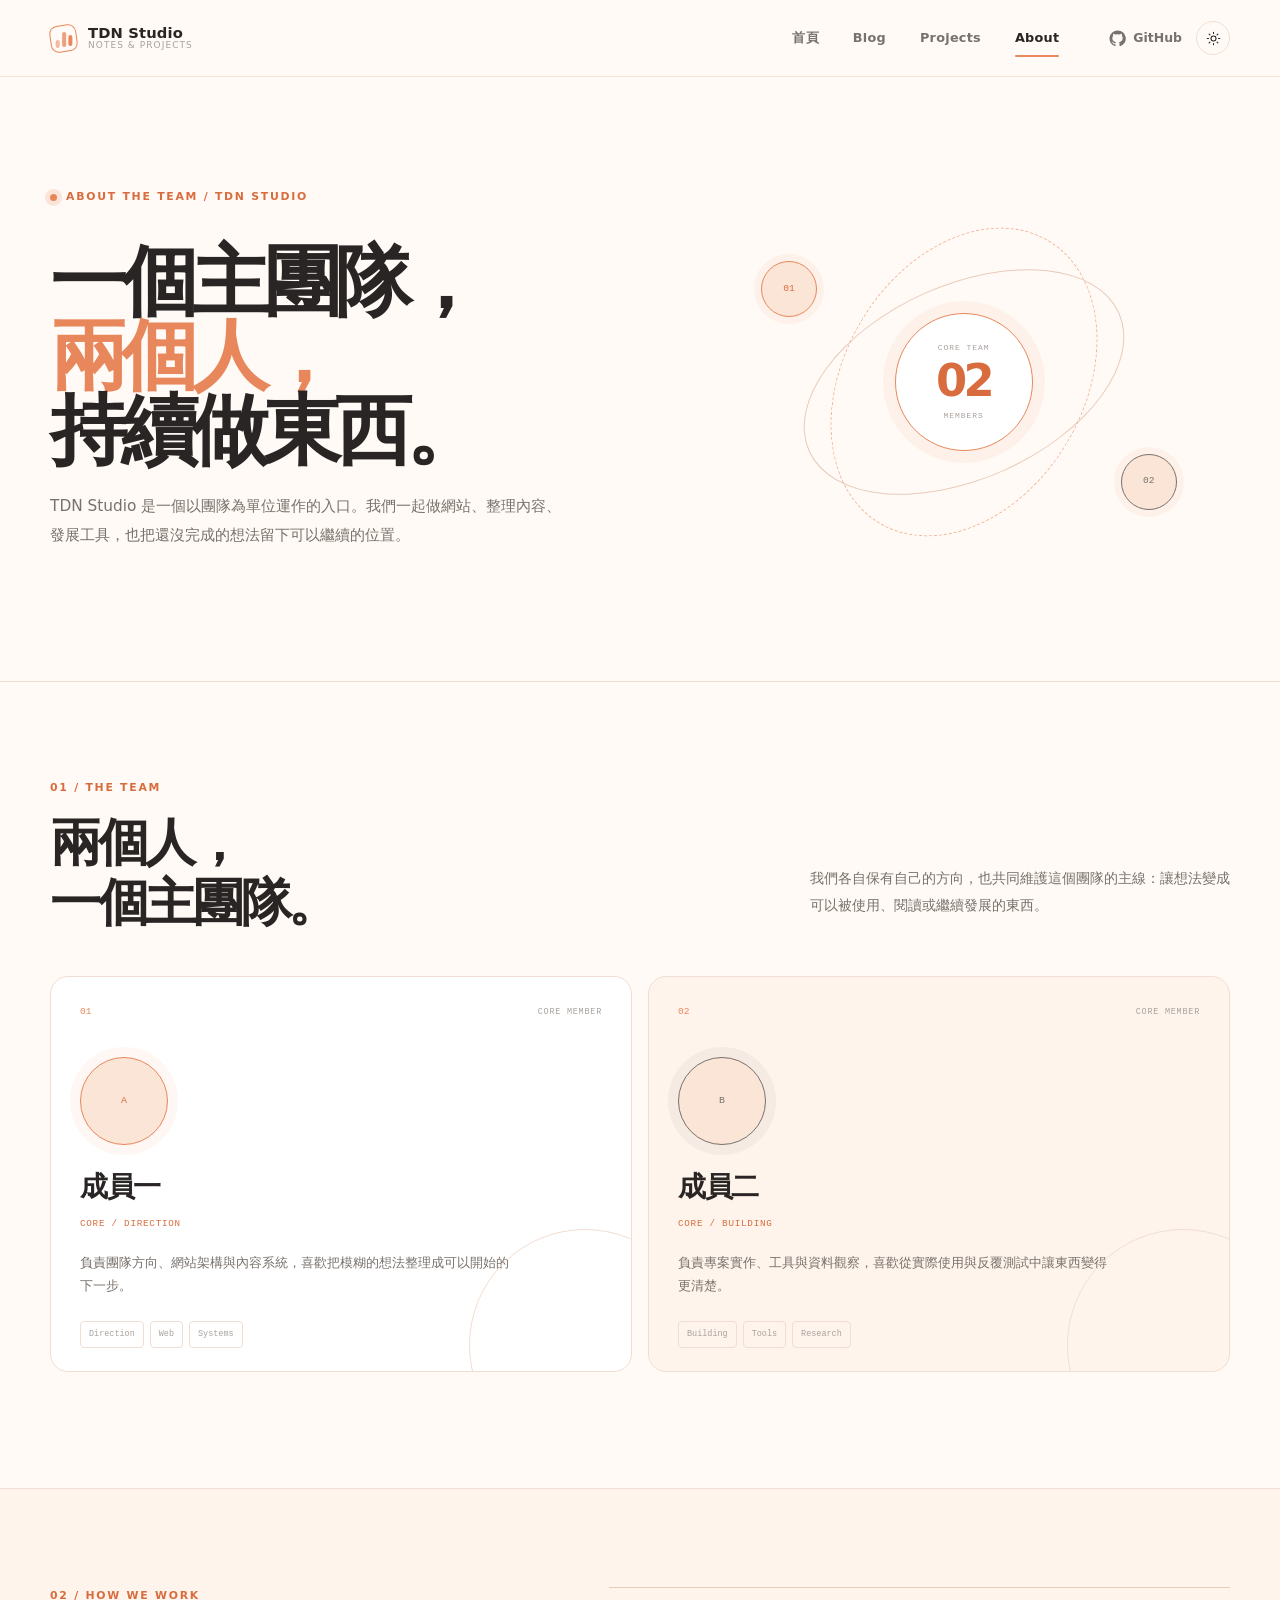
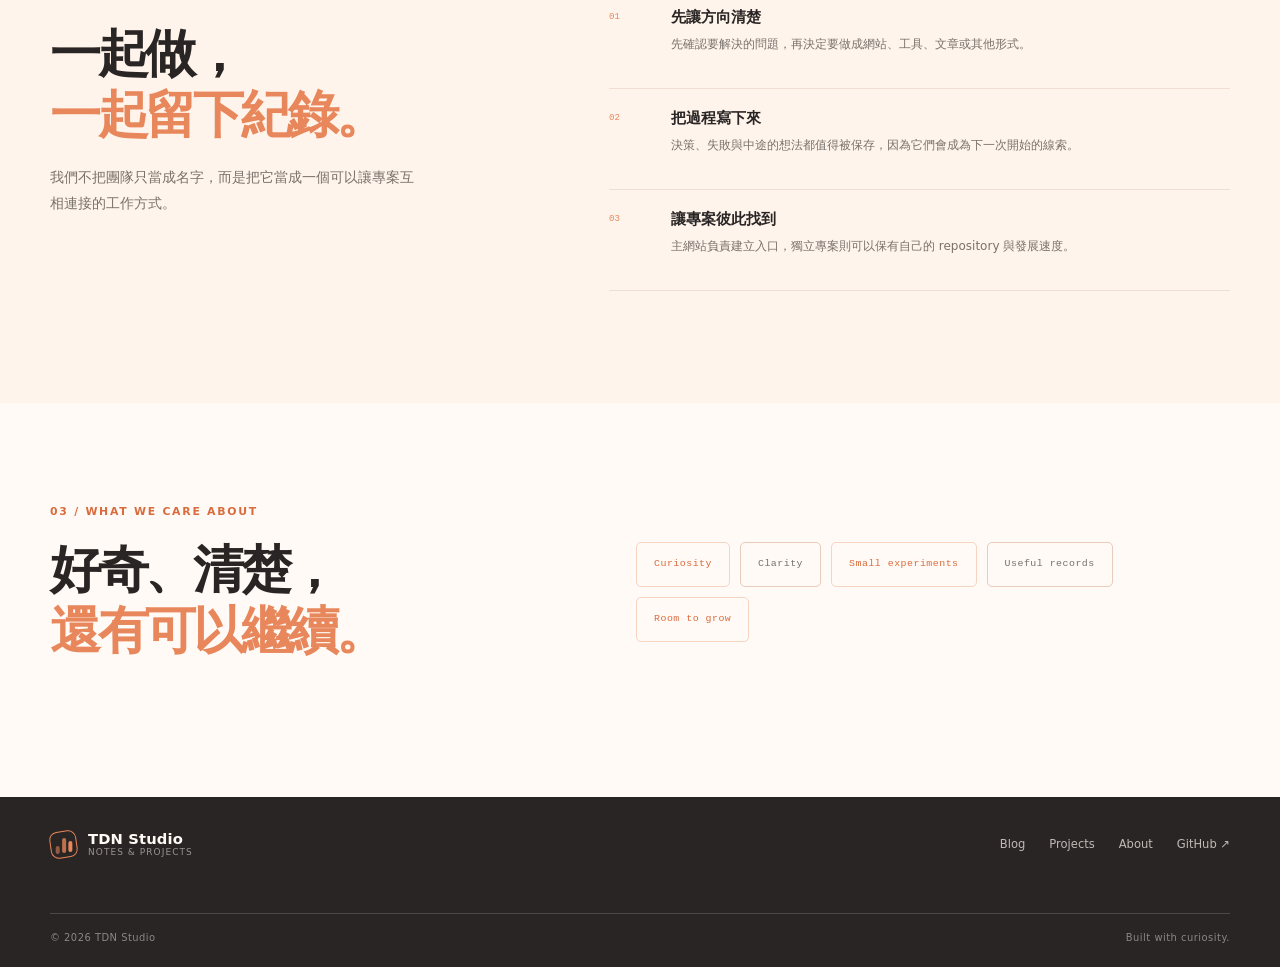
==== about/index.html @ 30cd0d0c "feat: add team about page" ====
<!doctype html>
<html lang="zh-Hant" data-theme="light">
  <head>
    <meta charset="UTF-8" />
    <meta name="viewport" content="width=device-width, initial-scale=1.0" />
    <meta name="theme-color" content="#fffaf5" />
    <meta name="description" content="TDN Studio 是一個由兩位成員組成的主團隊，持續建造網站、工具與內容。" />
    <meta property="og:title" content="About the Team｜TDN Studio" />
    <meta property="og:description" content="一個主團隊，兩個人，持續做東西。" />
    <title>About the Team｜TDN Studio</title>
    <link rel="stylesheet" href="./styles.css" />
    <script>
      (() => {
        const savedTheme = localStorage.getItem('site-theme');
        const preferredTheme = window.matchMedia('(prefers-color-scheme: dark)').matches ? 'dark' : 'light';
        document.documentElement.dataset.theme = savedTheme || preferredTheme;
      })();
    </script>
  </head>
  <body>
    <a class="skip-link" href="#main-content">跳至主要內容</a>
    <header class="site-header"><div class="container header-inner"><a class="brand" href="../index/" aria-label="回到首頁"><span class="brand-mark" aria-hidden="true"><span></span><span></span><span></span></span><span class="brand-copy"><strong>TDN Studio</strong><small>notes &amp; projects</small></span></a><nav class="desktop-nav" aria-label="主要導覽"><a class="nav-link" href="../index/">首頁</a><a class="nav-link" href="../blog/">Blog</a><a class="nav-link" href="../projects/">Projects</a><a class="nav-link active" href="./">About</a></nav><div class="header-actions"><a class="github-link" href="https://github.com/tdnstudiotw" target="_blank" rel="noreferrer" aria-label="開啟 GitHub"><svg viewBox="0 0 24 24" aria-hidden="true"><path d="M12 .7a11.3 11.3 0 0 0-3.58 22.02c.57.1.78-.25.78-.55v-2.1c-3.18.7-3.85-1.35-3.85-1.35-.52-1.32-1.27-1.67-1.27-1.67-1.04-.71.08-.7.08-.7 1.15.08 1.76 1.18 1.76 1.18 1.02 1.75 2.67 1.25 3.32.95.1-.74.4-1.25.72-1.54-2.54-.29-5.2-1.27-5.2-5.66 0-1.25.45-2.27 1.18-3.07-.12-.3-.51-1.46.11-3.03 0 0 .96-.31 3.12 1.17a10.75 10.75 0 0 1 5.68 0c2.16-1.48 3.12-1.17 3.12-1.17.62 1.57.23 2.73.11 3.03.73.8 1.18 1.82 1.18 3.07 0 4.4-2.67 5.37-5.21 5.65.41.36.77 1.07.77 2.16v3.2c0 .3.2.65.79.55A11.3 11.3 0 0 0 12 .7Z" /></svg><span>GitHub</span></a><button class="theme-toggle" type="button" data-theme-toggle aria-label="切換深色模式" aria-pressed="false"><svg class="theme-icon theme-icon-sun" viewBox="0 0 24 24" aria-hidden="true"><circle cx="12" cy="12" r="4" /><path d="M12 2v2M12 20v2M4.93 4.93l1.41 1.41M17.66 17.66l1.41 1.41M2 12h2M20 12h2M4.93 19.07l1.41-1.41M17.66 6.34l1.41-1.41" /></svg><svg class="theme-icon theme-icon-moon" viewBox="0 0 24 24" aria-hidden="true"><path d="M20.4 15.2A8.5 8.5 0 0 1 8.8 3.6 8.5 8.5 0 1 0 20.4 15.2Z" /></svg><span class="sr-only">切換主題</span></button><button class="mobile-menu-toggle" type="button" data-menu-toggle aria-expanded="false" aria-controls="mobile-menu" aria-label="開啟選單"><span></span><span></span><span></span></button></div></div><nav class="mobile-nav" id="mobile-menu" data-mobile-menu aria-label="行動版導覽"><a class="nav-link" href="../index/">首頁</a><a class="nav-link" href="../blog/">Blog</a><a class="nav-link" href="../projects/">Projects</a><a class="nav-link active" href="./">About</a></nav></header>

    <main id="main-content">
      <section class="about-hero"><div class="container about-hero-grid"><div><p class="eyebrow"><span class="eyebrow-dot"></span>ABOUT THE TEAM / TDN STUDIO</p><h1>一個主團隊，<br /><em>兩個人，</em><br />持續做東西。</h1><p class="hero-description">TDN Studio 是一個以團隊為單位運作的入口。我們一起做網站、整理內容、發展工具，也把還沒完成的想法留下可以繼續的位置。</p></div><div class="team-orbit" aria-hidden="true"><div class="orbit-line orbit-line-one"></div><div class="orbit-line orbit-line-two"></div><div class="orbit-person person-one"><span>01</span></div><div class="orbit-person person-two"><span>02</span></div><div class="orbit-center"><small>CORE TEAM</small><strong>02</strong><small>MEMBERS</small></div></div></div></section>
      <section class="team-section"><div class="container"><div class="section-heading"><div><p class="section-kicker">01 / THE TEAM</p><h2>兩個人，<br />一個主團隊。</h2></div><p class="section-intro">我們各自保有自己的方向，也共同維護這個團隊的主線：讓想法變成可以被使用、閱讀或繼續發展的東西。</p></div><div class="member-grid" data-member-list></div></div></section>
      <section class="working-section"><div class="container working-grid"><div><p class="section-kicker">02 / HOW WE WORK</p><h2>一起做，<br /><em>一起留下紀錄。</em></h2><p class="working-intro">我們不把團隊只當成名字，而是把它當成一個可以讓專案互相連接的工作方式。</p></div><div class="working-list"><article><span>01</span><div><h3>先讓方向清楚</h3><p>先確認要解決的問題，再決定要做成網站、工具、文章或其他形式。</p></div></article><article><span>02</span><div><h3>把過程寫下來</h3><p>決策、失敗與中途的想法都值得被保存，因為它們會成為下一次開始的線索。</p></div></article><article><span>03</span><div><h3>讓專案彼此找到</h3><p>主網站負責建立入口，獨立專案則可以保有自己的 repository 與發展速度。</p></div></article></div></div></section>
      <section class="team-values"><div class="container values-layout"><div><p class="section-kicker">03 / WHAT WE CARE ABOUT</p><h2>好奇、清楚，<br /><em>還有可以繼續。</em></h2></div><div class="value-tags"><span>Curiosity</span><span>Clarity</span><span>Small experiments</span><span>Useful records</span><span>Room to grow</span></div></div></section>
    </main>
    <footer class="site-footer"><div class="container footer-top"><a class="brand footer-brand" href="../index/"><span class="brand-mark" aria-hidden="true"><span></span><span></span><span></span></span><span class="brand-copy"><strong>TDN Studio</strong><small>notes &amp; projects</small></span></a><div class="footer-links"><a href="../blog/">Blog</a><a href="../projects/">Projects</a><a href="./">About</a><a href="https://github.com/tdnstudiotw" target="_blank" rel="noreferrer">GitHub ↗</a></div></div><div class="container footer-bottom"><span>© <span data-year>2026</span> TDN Studio</span><span>Built with curiosity.</span></div></footer>
    <script src="./team.js"></script><script src="./script.js"></script>
  </body>
</html>
---- about/styles.css ----
@import url("../index/styles.css");

.about-hero { overflow: hidden; padding: 105px 0 99px; border-bottom: 1px solid var(--line); }
.about-hero-grid { display: grid; grid-template-columns: minmax(0, 1.04fr) minmax(310px, .96fr); align-items: center; gap: 70px; }
.about-hero h1 { margin: 20px 0 24px; font-size: clamp(3rem, 6vw, 5.7rem); line-height: .97; }
.about-hero h1 em { color: var(--accent); font-style: normal; }
.about-hero .hero-description { max-width: 520px; color: var(--text-soft); font-size: .96rem; line-height: 1.9; }
.team-orbit { position: relative; min-height: 365px; }
.orbit-line { position: absolute; top: 50%; left: 50%; border: 1px solid var(--line-strong); border-radius: 50%; transform: translate(-50%, -50%) rotate(-24deg); }
.orbit-line-one { width: 340px; height: 195px; }
.orbit-line-two { width: 240px; height: 330px; border-style: dashed; border-color: var(--accent); opacity: .6; transform: translate(-50%, -50%) rotate(31deg); }
.orbit-center { position: absolute; top: 50%; left: 50%; display: grid; width: 138px; height: 138px; place-content: center; border: 1px solid var(--accent); border-radius: 50%; background: var(--surface); box-shadow: 0 0 0 12px color-mix(in srgb, var(--accent) 8%, transparent); text-align: center; transform: translate(-50%, -50%); }
.orbit-center small { color: var(--text-faint); font-family: ui-monospace, monospace; font-size: .5rem; letter-spacing: .12em; }
.orbit-center strong { margin: 5px 0; color: var(--accent-strong); font-size: 2.8rem; letter-spacing: -.08em; line-height: 1; }
.orbit-person { position: absolute; display: grid; width: 56px; height: 56px; place-items: center; border: 1px solid var(--accent); border-radius: 50%; background: var(--surface-tint); color: var(--accent-strong); font-family: ui-monospace, monospace; font-size: .6rem; box-shadow: 0 0 0 7px color-mix(in srgb, var(--accent) 8%, transparent); }
.person-one { top: 17%; left: 12%; }
.person-two { right: 10%; bottom: 15%; border-color: var(--text-soft); color: var(--text-soft); }
.team-section { padding: 97px 0 116px; }
.team-section .section-heading { align-items: end; margin-bottom: 43px; }
.team-section h2 { margin-top: 15px; font-size: clamp(2.3rem, 4vw, 3.7rem); }
.section-intro { max-width: 420px; color: var(--text-soft); font-size: .88rem; line-height: 1.9; }
.member-grid { display: grid; grid-template-columns: repeat(2, minmax(0, 1fr)); gap: 16px; }
.member-card { position: relative; min-height: 380px; padding: 27px 29px 23px; overflow: hidden; border: 1px solid var(--line); border-radius: var(--radius-md); background: var(--surface); }
.member-card::after { position: absolute; right: -70px; bottom: -90px; width: 230px; height: 230px; border: 1px solid var(--line); border-radius: 50%; content: ''; }
.member-card:hover { border-color: var(--accent); background: var(--surface-tint); }
.member-card.member-two { background: var(--surface-soft); }
.member-card-head { display: flex; align-items: center; justify-content: space-between; }
.member-number { color: var(--accent); font-family: ui-monospace, monospace; font-size: .6rem; }
.member-state { color: var(--text-faint); font-family: ui-monospace, monospace; font-size: .53rem; letter-spacing: .09em; }
.member-avatar { display: grid; width: 88px; height: 88px; margin: 37px 0 25px; place-items: center; border: 1px solid var(--accent); border-radius: 50%; background: var(--surface-tint); color: var(--accent-strong); font-family: ui-monospace, monospace; font-size: .62rem; box-shadow: 0 0 0 10px color-mix(in srgb, var(--accent) 7%, transparent); }
.member-two .member-avatar { border-color: var(--text-soft); color: var(--text-soft); box-shadow: 0 0 0 10px color-mix(in srgb, var(--text-soft) 7%, transparent); }
.member-card h3 { margin-bottom: 4px; font-size: 1.75rem; letter-spacing: -.05em; }
.member-role { color: var(--accent-strong); font-family: ui-monospace, monospace; font-size: .58rem; letter-spacing: .08em; text-transform: uppercase; }
.member-bio { max-width: 430px; margin-top: 17px; color: var(--text-soft); font-size: .8rem; line-height: 1.8; }
.member-skills { display: flex; flex-wrap: wrap; gap: 6px; margin-top: 24px; }
.member-skill { padding: 5px 8px; border: 1px solid var(--line); border-radius: 4px; color: var(--text-faint); font-family: ui-monospace, monospace; font-size: .53rem; }
.working-section { padding: 98px 0 112px; border-top: 1px solid var(--line); background: var(--surface-soft); }
.working-grid { display: grid; grid-template-columns: .85fr 1.15fr; gap: 100px; }
.working-grid h2, .values-layout h2 { margin: 16px 0 21px; font-size: clamp(2.15rem, 4vw, 3.5rem); }
.working-grid h2 em, .values-layout h2 em { color: var(--accent); font-style: normal; }
.working-intro { max-width: 370px; color: var(--text-soft); font-size: .86rem; line-height: 1.85; }
.working-list { border-top: 1px solid var(--line-strong); }
.working-list article { display: grid; grid-template-columns: 47px 1fr; gap: 15px; padding: 21px 0; border-bottom: 1px solid var(--line); }
.working-list article > span { color: var(--accent); font-family: ui-monospace, monospace; font-size: .57rem; }
.working-list h3 { margin-bottom: 7px; font-size: .95rem; }
.working-list p { max-width: 500px; color: var(--text-soft); font-size: .75rem; line-height: 1.75; }
.team-values { padding: 100px 0 116px; }
.values-layout { display: grid; grid-template-columns: .9fr 1.1fr; gap: 100px; align-items: center; }
.value-tags { display: flex; flex-wrap: wrap; gap: 10px; }
.value-tags span { padding: 13px 17px; border: 1px solid var(--line-strong); border-radius: 5px; color: var(--text-soft); font-family: ui-monospace, monospace; font-size: .62rem; letter-spacing: .05em; }
.value-tags span:nth-child(odd) { border-color: var(--accent-soft); color: var(--accent-strong); }

@media (max-width: 800px) {
  .about-hero { padding: 72px 0 63px; }
  .about-hero-grid { grid-template-columns: 1fr; gap: 24px; }
  .team-orbit { min-height: 270px; }
  .orbit-line-one { width: 260px; height: 150px; }
  .orbit-line-two { width: 190px; height: 260px; }
  .orbit-center { width: 110px; height: 110px; }
  .orbit-center strong { font-size: 2.2rem; }
  .team-section { padding: 70px 0 80px; }
  .team-section .section-heading { align-items: start; flex-direction: column; gap: 23px; }
  .member-grid { grid-template-columns: 1fr; }
  .working-grid, .values-layout { grid-template-columns: 1fr; gap: 45px; }
  .working-section, .team-values { padding: 74px 0 83px; }
}
@media (max-width: 580px) {
  .about-hero h1 { font-size: 3.1rem; }
  .member-card { min-height: 345px; padding: 22px 21px 19px; }
  .member-avatar { margin-top: 31px; }
}
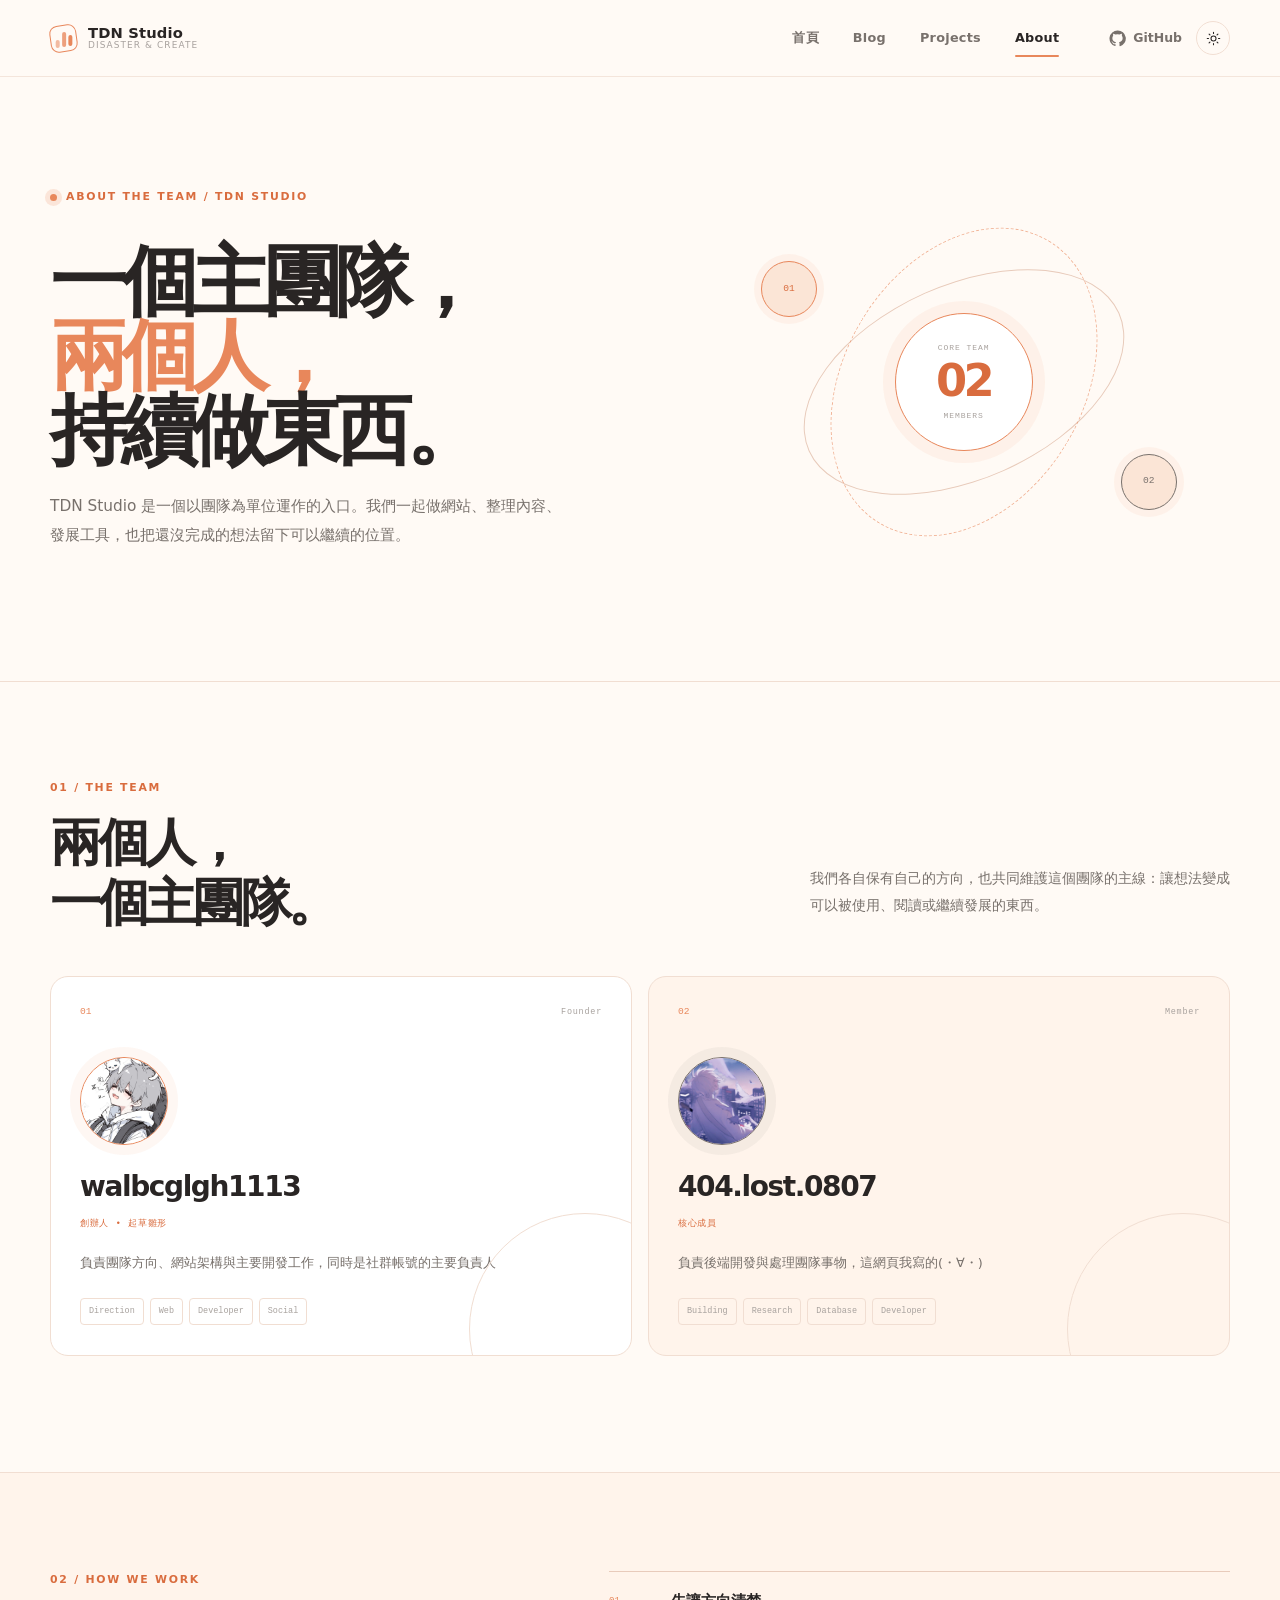
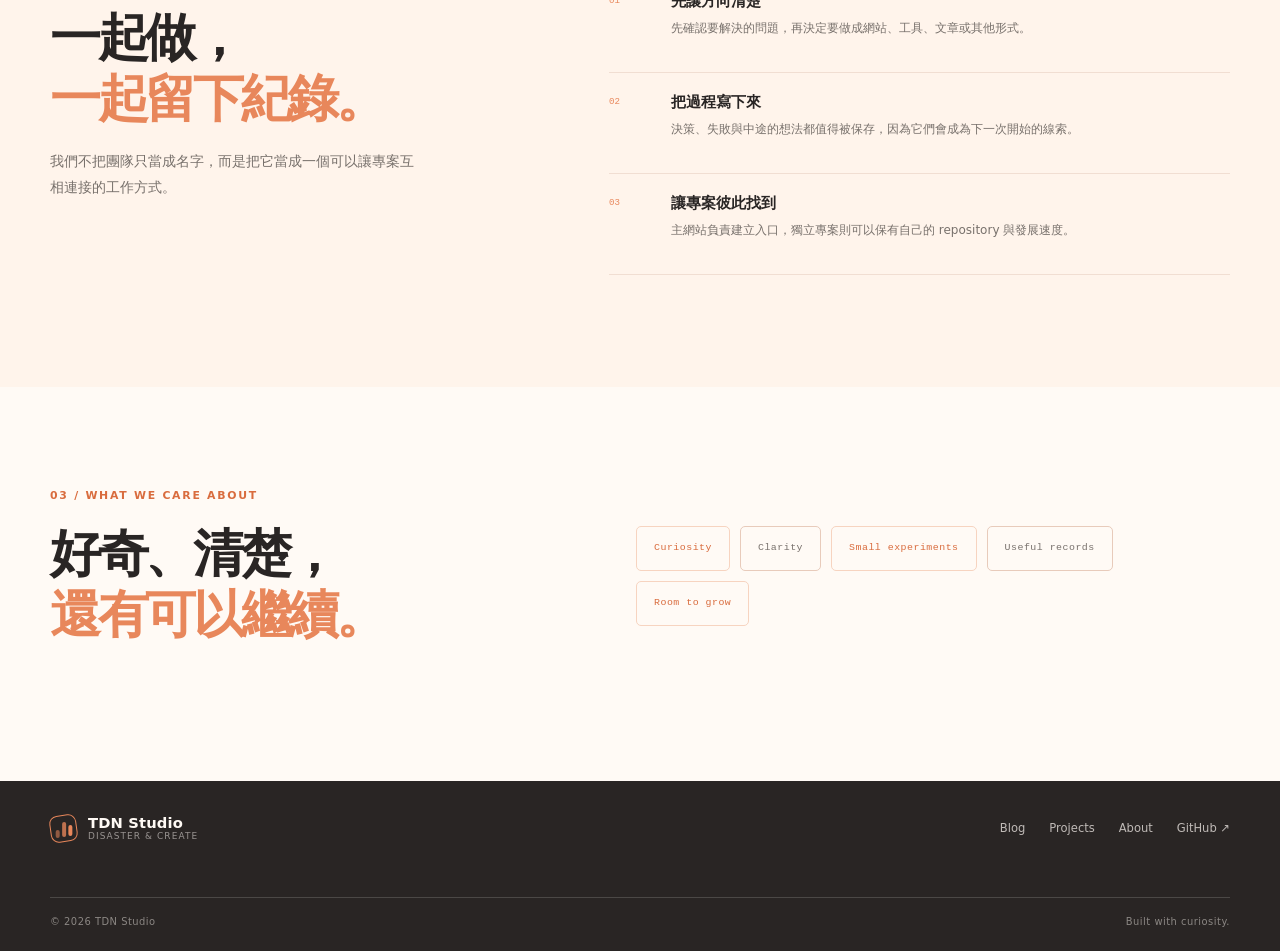
==== commit f8b66a03: "修正了部分錯誤" ====
--- a/about/index.html
+++ b/about/index.html
@@ -8,7 +8,7 @@
     <meta property="og:title" content="About the Team｜TDN Studio" />
     <meta property="og:description" content="一個主團隊，兩個人，持續做東西。" />
     <title>About the Team｜TDN Studio</title>
-    <link rel="stylesheet" href="./styles.css" />
+    <link rel="stylesheet" href="./styles.css?v=1.1" />
     <script>
       (() => {
         const savedTheme = localStorage.getItem('site-theme');
@@ -19,7 +19,7 @@
   </head>
   <body>
     <a class="skip-link" href="#main-content">跳至主要內容</a>
-    <header class="site-header"><div class="container header-inner"><a class="brand" href="../index/" aria-label="回到首頁"><span class="brand-mark" aria-hidden="true"><span></span><span></span><span></span></span><span class="brand-copy"><strong>TDN Studio</strong><small>notes &amp; projects</small></span></a><nav class="desktop-nav" aria-label="主要導覽"><a class="nav-link" href="../index/">首頁</a><a class="nav-link" href="../blog/">Blog</a><a class="nav-link" href="../projects/">Projects</a><a class="nav-link active" href="./">About</a></nav><div class="header-actions"><a class="github-link" href="https://github.com/tdnstudiotw" target="_blank" rel="noreferrer" aria-label="開啟 GitHub"><svg viewBox="0 0 24 24" aria-hidden="true"><path d="M12 .7a11.3 11.3 0 0 0-3.58 22.02c.57.1.78-.25.78-.55v-2.1c-3.18.7-3.85-1.35-3.85-1.35-.52-1.32-1.27-1.67-1.27-1.67-1.04-.71.08-.7.08-.7 1.15.08 1.76 1.18 1.76 1.18 1.02 1.75 2.67 1.25 3.32.95.1-.74.4-1.25.72-1.54-2.54-.29-5.2-1.27-5.2-5.66 0-1.25.45-2.27 1.18-3.07-.12-.3-.51-1.46.11-3.03 0 0 .96-.31 3.12 1.17a10.75 10.75 0 0 1 5.68 0c2.16-1.48 3.12-1.17 3.12-1.17.62 1.57.23 2.73.11 3.03.73.8 1.18 1.82 1.18 3.07 0 4.4-2.67 5.37-5.21 5.65.41.36.77 1.07.77 2.16v3.2c0 .3.2.65.79.55A11.3 11.3 0 0 0 12 .7Z" /></svg><span>GitHub</span></a><button class="theme-toggle" type="button" data-theme-toggle aria-label="切換深色模式" aria-pressed="false"><svg class="theme-icon theme-icon-sun" viewBox="0 0 24 24" aria-hidden="true"><circle cx="12" cy="12" r="4" /><path d="M12 2v2M12 20v2M4.93 4.93l1.41 1.41M17.66 17.66l1.41 1.41M2 12h2M20 12h2M4.93 19.07l1.41-1.41M17.66 6.34l1.41-1.41" /></svg><svg class="theme-icon theme-icon-moon" viewBox="0 0 24 24" aria-hidden="true"><path d="M20.4 15.2A8.5 8.5 0 0 1 8.8 3.6 8.5 8.5 0 1 0 20.4 15.2Z" /></svg><span class="sr-only">切換主題</span></button><button class="mobile-menu-toggle" type="button" data-menu-toggle aria-expanded="false" aria-controls="mobile-menu" aria-label="開啟選單"><span></span><span></span><span></span></button></div></div><nav class="mobile-nav" id="mobile-menu" data-mobile-menu aria-label="行動版導覽"><a class="nav-link" href="../index/">首頁</a><a class="nav-link" href="../blog/">Blog</a><a class="nav-link" href="../projects/">Projects</a><a class="nav-link active" href="./">About</a></nav></header>
+    <header class="site-header"><div class="container header-inner"><a class="brand" href="../index/" aria-label="回到首頁"><span class="brand-mark" aria-hidden="true"><span></span><span></span><span></span></span><span class="brand-copy"><strong>TDN Studio</strong><small>disaster &amp; create</small></span></a><nav class="desktop-nav" aria-label="主要導覽"><a class="nav-link" href="../index/">首頁</a><a class="nav-link" href="../blog/">Blog</a><a class="nav-link" href="../projects/">Projects</a><a class="nav-link active" href="./">About</a></nav><div class="header-actions"><a class="github-link" href="https://github.com/tdnstudiotw" target="_blank" rel="noreferrer" aria-label="開啟 GitHub"><svg viewBox="0 0 24 24" aria-hidden="true"><path d="M12 .7a11.3 11.3 0 0 0-3.58 22.02c.57.1.78-.25.78-.55v-2.1c-3.18.7-3.85-1.35-3.85-1.35-.52-1.32-1.27-1.67-1.27-1.67-1.04-.71.08-.7.08-.7 1.15.08 1.76 1.18 1.76 1.18 1.02 1.75 2.67 1.25 3.32.95.1-.74.4-1.25.72-1.54-2.54-.29-5.2-1.27-5.2-5.66 0-1.25.45-2.27 1.18-3.07-.12-.3-.51-1.46.11-3.03 0 0 .96-.31 3.12 1.17a10.75 10.75 0 0 1 5.68 0c2.16-1.48 3.12-1.17 3.12-1.17.62 1.57.23 2.73.11 3.03.73.8 1.18 1.82 1.18 3.07 0 4.4-2.67 5.37-5.21 5.65.41.36.77 1.07.77 2.16v3.2c0 .3.2.65.79.55A11.3 11.3 0 0 0 12 .7Z" /></svg><span>GitHub</span></a><button class="theme-toggle" type="button" data-theme-toggle aria-label="切換深色模式" aria-pressed="false"><svg class="theme-icon theme-icon-sun" viewBox="0 0 24 24" aria-hidden="true"><circle cx="12" cy="12" r="4" /><path d="M12 2v2M12 20v2M4.93 4.93l1.41 1.41M17.66 17.66l1.41 1.41M2 12h2M20 12h2M4.93 19.07l1.41-1.41M17.66 6.34l1.41-1.41" /></svg><svg class="theme-icon theme-icon-moon" viewBox="0 0 24 24" aria-hidden="true"><path d="M20.4 15.2A8.5 8.5 0 0 1 8.8 3.6 8.5 8.5 0 1 0 20.4 15.2Z" /></svg><span class="sr-only">切換主題</span></button><button class="mobile-menu-toggle" type="button" data-menu-toggle aria-expanded="false" aria-controls="mobile-menu" aria-label="開啟選單"><span></span><span></span><span></span></button></div></div><nav class="mobile-nav" id="mobile-menu" data-mobile-menu aria-label="行動版導覽"><a class="nav-link" href="../index/">首頁</a><a class="nav-link" href="../blog/">Blog</a><a class="nav-link" href="../projects/">Projects</a><a class="nav-link active" href="./">About</a></nav></header>
 
     <main id="main-content">
       <section class="about-hero"><div class="container about-hero-grid"><div><p class="eyebrow"><span class="eyebrow-dot"></span>ABOUT THE TEAM / TDN STUDIO</p><h1>一個主團隊，<br /><em>兩個人，</em><br />持續做東西。</h1><p class="hero-description">TDN Studio 是一個以團隊為單位運作的入口。我們一起做網站、整理內容、發展工具，也把還沒完成的想法留下可以繼續的位置。</p></div><div class="team-orbit" aria-hidden="true"><div class="orbit-line orbit-line-one"></div><div class="orbit-line orbit-line-two"></div><div class="orbit-person person-one"><span>01</span></div><div class="orbit-person person-two"><span>02</span></div><div class="orbit-center"><small>CORE TEAM</small><strong>02</strong><small>MEMBERS</small></div></div></div></section>
@@ -27,7 +27,7 @@
       <section class="working-section"><div class="container working-grid"><div><p class="section-kicker">02 / HOW WE WORK</p><h2>一起做，<br /><em>一起留下紀錄。</em></h2><p class="working-intro">我們不把團隊只當成名字，而是把它當成一個可以讓專案互相連接的工作方式。</p></div><div class="working-list"><article><span>01</span><div><h3>先讓方向清楚</h3><p>先確認要解決的問題，再決定要做成網站、工具、文章或其他形式。</p></div></article><article><span>02</span><div><h3>把過程寫下來</h3><p>決策、失敗與中途的想法都值得被保存，因為它們會成為下一次開始的線索。</p></div></article><article><span>03</span><div><h3>讓專案彼此找到</h3><p>主網站負責建立入口，獨立專案則可以保有自己的 repository 與發展速度。</p></div></article></div></div></section>
       <section class="team-values"><div class="container values-layout"><div><p class="section-kicker">03 / WHAT WE CARE ABOUT</p><h2>好奇、清楚，<br /><em>還有可以繼續。</em></h2></div><div class="value-tags"><span>Curiosity</span><span>Clarity</span><span>Small experiments</span><span>Useful records</span><span>Room to grow</span></div></div></section>
     </main>
-    <footer class="site-footer"><div class="container footer-top"><a class="brand footer-brand" href="../index/"><span class="brand-mark" aria-hidden="true"><span></span><span></span><span></span></span><span class="brand-copy"><strong>TDN Studio</strong><small>notes &amp; projects</small></span></a><div class="footer-links"><a href="../blog/">Blog</a><a href="../projects/">Projects</a><a href="./">About</a><a href="https://github.com/tdnstudiotw" target="_blank" rel="noreferrer">GitHub ↗</a></div></div><div class="container footer-bottom"><span>© <span data-year>2026</span> TDN Studio</span><span>Built with curiosity.</span></div></footer>
+    <footer class="site-footer"><div class="container footer-top"><a class="brand footer-brand" href="../index/"><span class="brand-mark" aria-hidden="true"><span></span><span></span><span></span></span><span class="brand-copy"><strong>TDN Studio</strong><small>disaster &amp; create</small></span></a><div class="footer-links"><a href="../blog/">Blog</a><a href="../projects/">Projects</a><a href="./">About</a><a href="https://github.com/tdnstudiotw" target="_blank" rel="noreferrer">GitHub ↗</a></div></div><div class="container footer-bottom"><span>© <span data-year>2026</span> TDN Studio</span><span>Built with curiosity.</span></div></footer>
     <script src="./team.js"></script><script src="./script.js"></script>
   </body>
 </html>
--- a/about/styles.css
+++ b/about/styles.css
@@ -29,6 +29,7 @@
 .member-state { color: var(--text-faint); font-family: ui-monospace, monospace; font-size: .53rem; letter-spacing: .09em; }
 .member-avatar { display: grid; width: 88px; height: 88px; margin: 37px 0 25px; place-items: center; border: 1px solid var(--accent); border-radius: 50%; background: var(--surface-tint); color: var(--accent-strong); font-family: ui-monospace, monospace; font-size: .62rem; box-shadow: 0 0 0 10px color-mix(in srgb, var(--accent) 7%, transparent); }
 .member-two .member-avatar { border-color: var(--text-soft); color: var(--text-soft); box-shadow: 0 0 0 10px color-mix(in srgb, var(--text-soft) 7%, transparent); }
+.member-avatar img { width: 100%; height: 100%; object-fit: cover; border-radius: 50%; }
 .member-card h3 { margin-bottom: 4px; font-size: 1.75rem; letter-spacing: -.05em; }
 .member-role { color: var(--accent-strong); font-family: ui-monospace, monospace; font-size: .58rem; letter-spacing: .08em; text-transform: uppercase; }
 .member-bio { max-width: 430px; margin-top: 17px; color: var(--text-soft); font-size: .8rem; line-height: 1.8; }
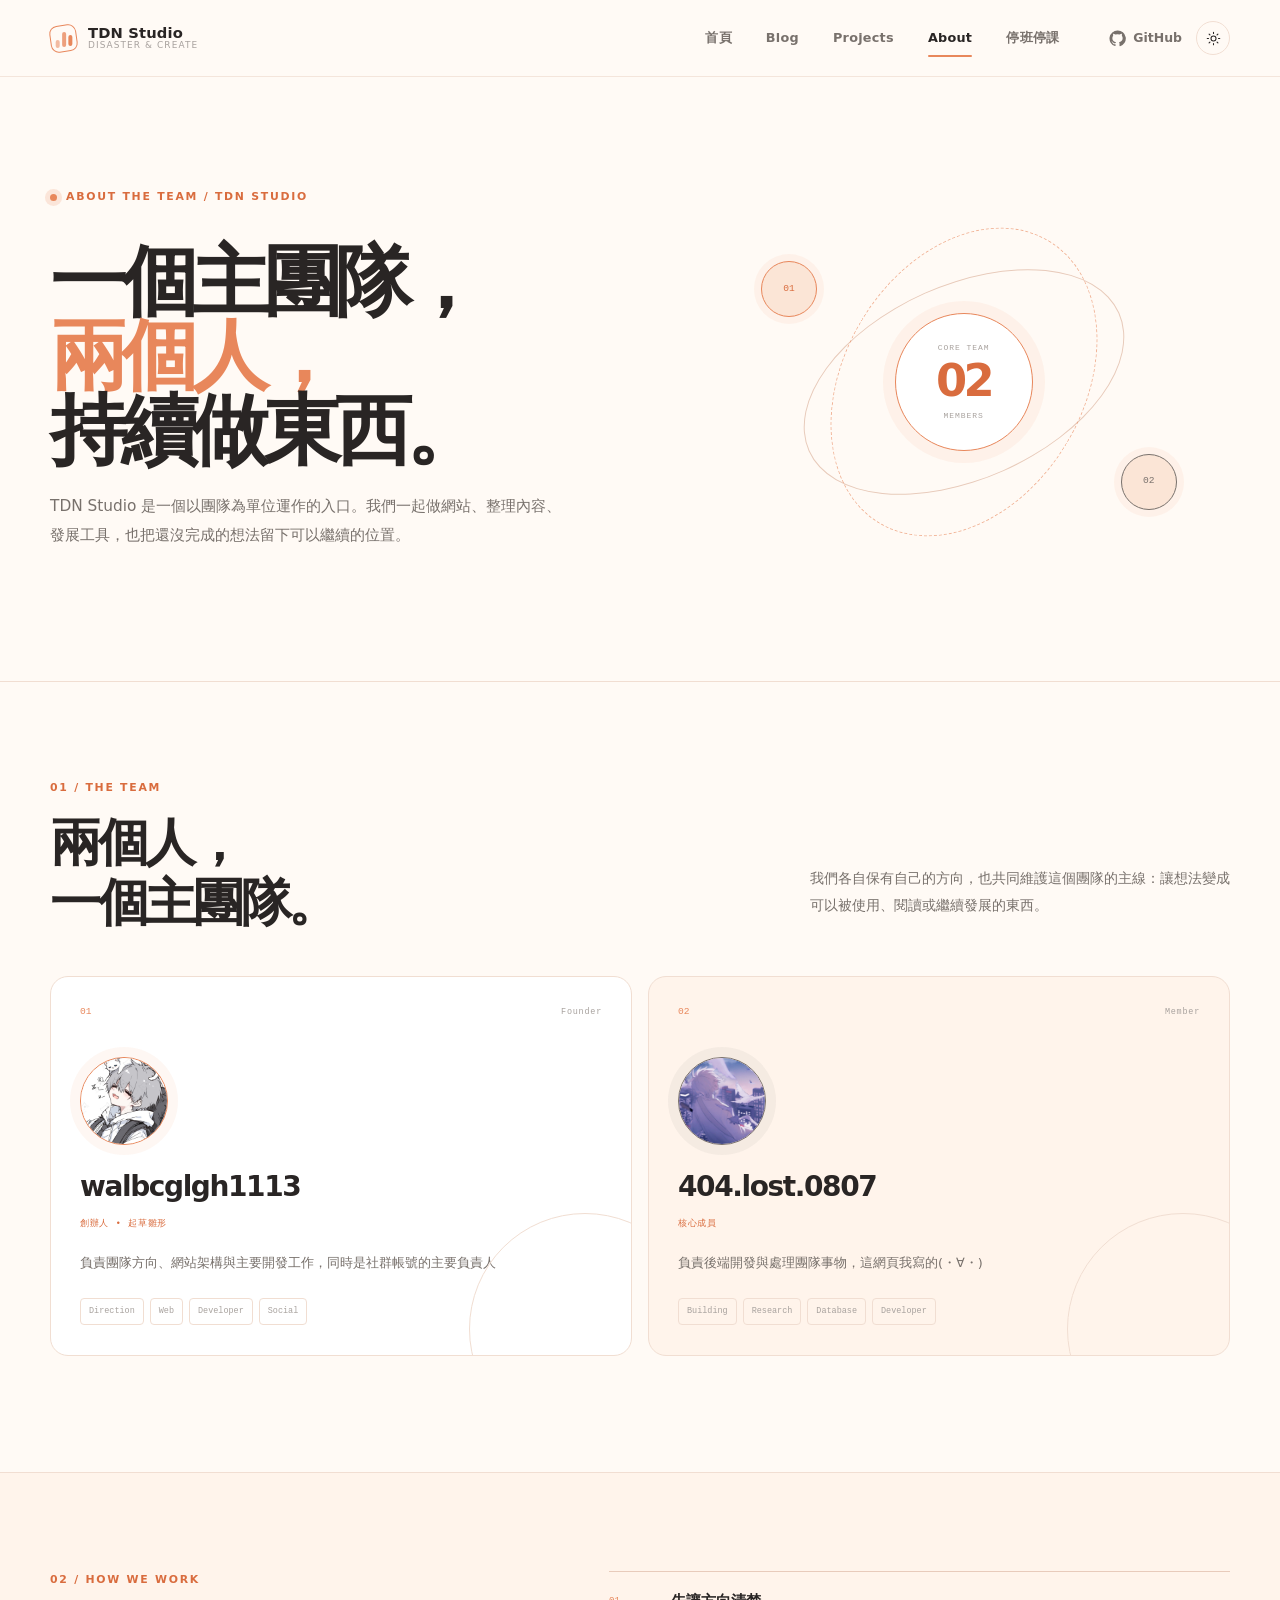
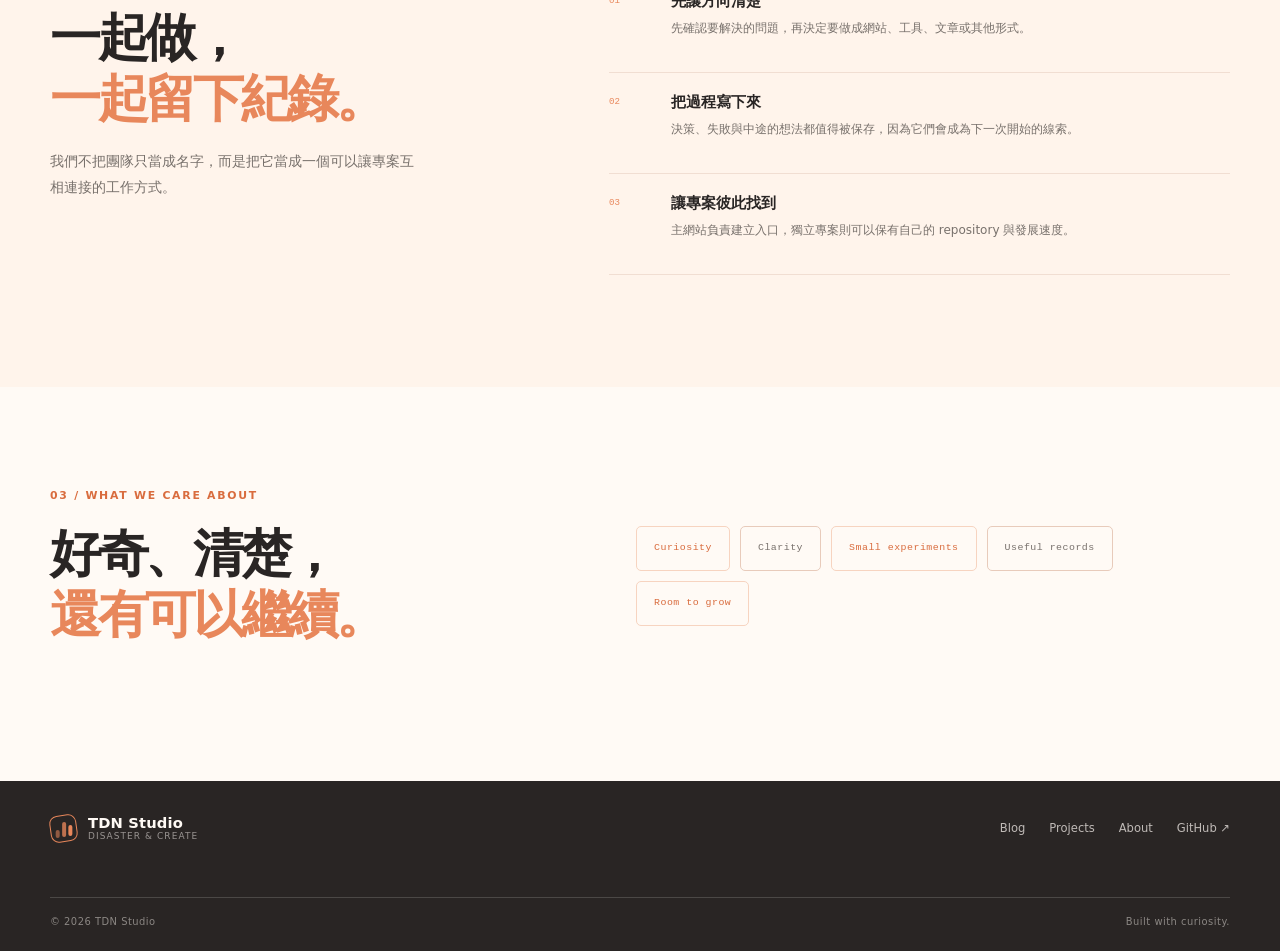
==== commit 299347ab: "新增停班停課頁面" ====
--- a/about/index.html
+++ b/about/index.html
@@ -19,7 +19,7 @@
   </head>
   <body>
     <a class="skip-link" href="#main-content">跳至主要內容</a>
-    <header class="site-header"><div class="container header-inner"><a class="brand" href="../index/" aria-label="回到首頁"><span class="brand-mark" aria-hidden="true"><span></span><span></span><span></span></span><span class="brand-copy"><strong>TDN Studio</strong><small>disaster &amp; create</small></span></a><nav class="desktop-nav" aria-label="主要導覽"><a class="nav-link" href="../index/">首頁</a><a class="nav-link" href="../blog/">Blog</a><a class="nav-link" href="../projects/">Projects</a><a class="nav-link active" href="./">About</a></nav><div class="header-actions"><a class="github-link" href="https://github.com/tdnstudiotw" target="_blank" rel="noreferrer" aria-label="開啟 GitHub"><svg viewBox="0 0 24 24" aria-hidden="true"><path d="M12 .7a11.3 11.3 0 0 0-3.58 22.02c.57.1.78-.25.78-.55v-2.1c-3.18.7-3.85-1.35-3.85-1.35-.52-1.32-1.27-1.67-1.27-1.67-1.04-.71.08-.7.08-.7 1.15.08 1.76 1.18 1.76 1.18 1.02 1.75 2.67 1.25 3.32.95.1-.74.4-1.25.72-1.54-2.54-.29-5.2-1.27-5.2-5.66 0-1.25.45-2.27 1.18-3.07-.12-.3-.51-1.46.11-3.03 0 0 .96-.31 3.12 1.17a10.75 10.75 0 0 1 5.68 0c2.16-1.48 3.12-1.17 3.12-1.17.62 1.57.23 2.73.11 3.03.73.8 1.18 1.82 1.18 3.07 0 4.4-2.67 5.37-5.21 5.65.41.36.77 1.07.77 2.16v3.2c0 .3.2.65.79.55A11.3 11.3 0 0 0 12 .7Z" /></svg><span>GitHub</span></a><button class="theme-toggle" type="button" data-theme-toggle aria-label="切換深色模式" aria-pressed="false"><svg class="theme-icon theme-icon-sun" viewBox="0 0 24 24" aria-hidden="true"><circle cx="12" cy="12" r="4" /><path d="M12 2v2M12 20v2M4.93 4.93l1.41 1.41M17.66 17.66l1.41 1.41M2 12h2M20 12h2M4.93 19.07l1.41-1.41M17.66 6.34l1.41-1.41" /></svg><svg class="theme-icon theme-icon-moon" viewBox="0 0 24 24" aria-hidden="true"><path d="M20.4 15.2A8.5 8.5 0 0 1 8.8 3.6 8.5 8.5 0 1 0 20.4 15.2Z" /></svg><span class="sr-only">切換主題</span></button><button class="mobile-menu-toggle" type="button" data-menu-toggle aria-expanded="false" aria-controls="mobile-menu" aria-label="開啟選單"><span></span><span></span><span></span></button></div></div><nav class="mobile-nav" id="mobile-menu" data-mobile-menu aria-label="行動版導覽"><a class="nav-link" href="../index/">首頁</a><a class="nav-link" href="../blog/">Blog</a><a class="nav-link" href="../projects/">Projects</a><a class="nav-link active" href="./">About</a></nav></header>
+    <header class="site-header"><div class="container header-inner"><a class="brand" href="../index/" aria-label="回到首頁"><span class="brand-mark" aria-hidden="true"><span></span><span></span><span></span></span><span class="brand-copy"><strong>TDN Studio</strong><small>disaster &amp; create</small></span></a><nav class="desktop-nav" aria-label="主要導覽"><a class="nav-link" href="../index/">首頁</a><a class="nav-link" href="../blog/">Blog</a><a class="nav-link" href="../projects/">Projects</a><a class="nav-link active" href="./">About</a><a class="nav-link" href="../suspension/">停班停課</a></nav><div class="header-actions"><a class="github-link" href="https://github.com/tdnstudiotw" target="_blank" rel="noreferrer" aria-label="開啟 GitHub"><svg viewBox="0 0 24 24" aria-hidden="true"><path d="M12 .7a11.3 11.3 0 0 0-3.58 22.02c.57.1.78-.25.78-.55v-2.1c-3.18.7-3.85-1.35-3.85-1.35-.52-1.32-1.27-1.67-1.27-1.67-1.04-.71.08-.7.08-.7 1.15.08 1.76 1.18 1.76 1.18 1.02 1.75 2.67 1.25 3.32.95.1-.74.4-1.25.72-1.54-2.54-.29-5.2-1.27-5.2-5.66 0-1.25.45-2.27 1.18-3.07-.12-.3-.51-1.46.11-3.03 0 0 .96-.31 3.12 1.17a10.75 10.75 0 0 1 5.68 0c2.16-1.48 3.12-1.17 3.12-1.17.62 1.57.23 2.73.11 3.03.73.8 1.18 1.82 1.18 3.07 0 4.4-2.67 5.37-5.21 5.65.41.36.77 1.07.77 2.16v3.2c0 .3.2.65.79.55A11.3 11.3 0 0 0 12 .7Z" /></svg><span>GitHub</span></a><button class="theme-toggle" type="button" data-theme-toggle aria-label="切換深色模式" aria-pressed="false"><svg class="theme-icon theme-icon-sun" viewBox="0 0 24 24" aria-hidden="true"><circle cx="12" cy="12" r="4" /><path d="M12 2v2M12 20v2M4.93 4.93l1.41 1.41M17.66 17.66l1.41 1.41M2 12h2M20 12h2M4.93 19.07l1.41-1.41M17.66 6.34l1.41-1.41" /></svg><svg class="theme-icon theme-icon-moon" viewBox="0 0 24 24" aria-hidden="true"><path d="M20.4 15.2A8.5 8.5 0 0 1 8.8 3.6 8.5 8.5 0 1 0 20.4 15.2Z" /></svg><span class="sr-only">切換主題</span></button><button class="mobile-menu-toggle" type="button" data-menu-toggle aria-expanded="false" aria-controls="mobile-menu" aria-label="開啟選單"><span></span><span></span><span></span></button></div></div><nav class="mobile-nav" id="mobile-menu" data-mobile-menu aria-label="行動版導覽"><a class="nav-link" href="../index/">首頁</a><a class="nav-link" href="../blog/">Blog</a><a class="nav-link" href="../projects/">Projects</a><a class="nav-link active" href="./">About</a><a class="nav-link" href="../suspension/">停班停課</a></nav></header>
 
     <main id="main-content">
       <section class="about-hero"><div class="container about-hero-grid"><div><p class="eyebrow"><span class="eyebrow-dot"></span>ABOUT THE TEAM / TDN STUDIO</p><h1>一個主團隊，<br /><em>兩個人，</em><br />持續做東西。</h1><p class="hero-description">TDN Studio 是一個以團隊為單位運作的入口。我們一起做網站、整理內容、發展工具，也把還沒完成的想法留下可以繼續的位置。</p></div><div class="team-orbit" aria-hidden="true"><div class="orbit-line orbit-line-one"></div><div class="orbit-line orbit-line-two"></div><div class="orbit-person person-one"><span>01</span></div><div class="orbit-person person-two"><span>02</span></div><div class="orbit-center"><small>CORE TEAM</small><strong>02</strong><small>MEMBERS</small></div></div></div></section>
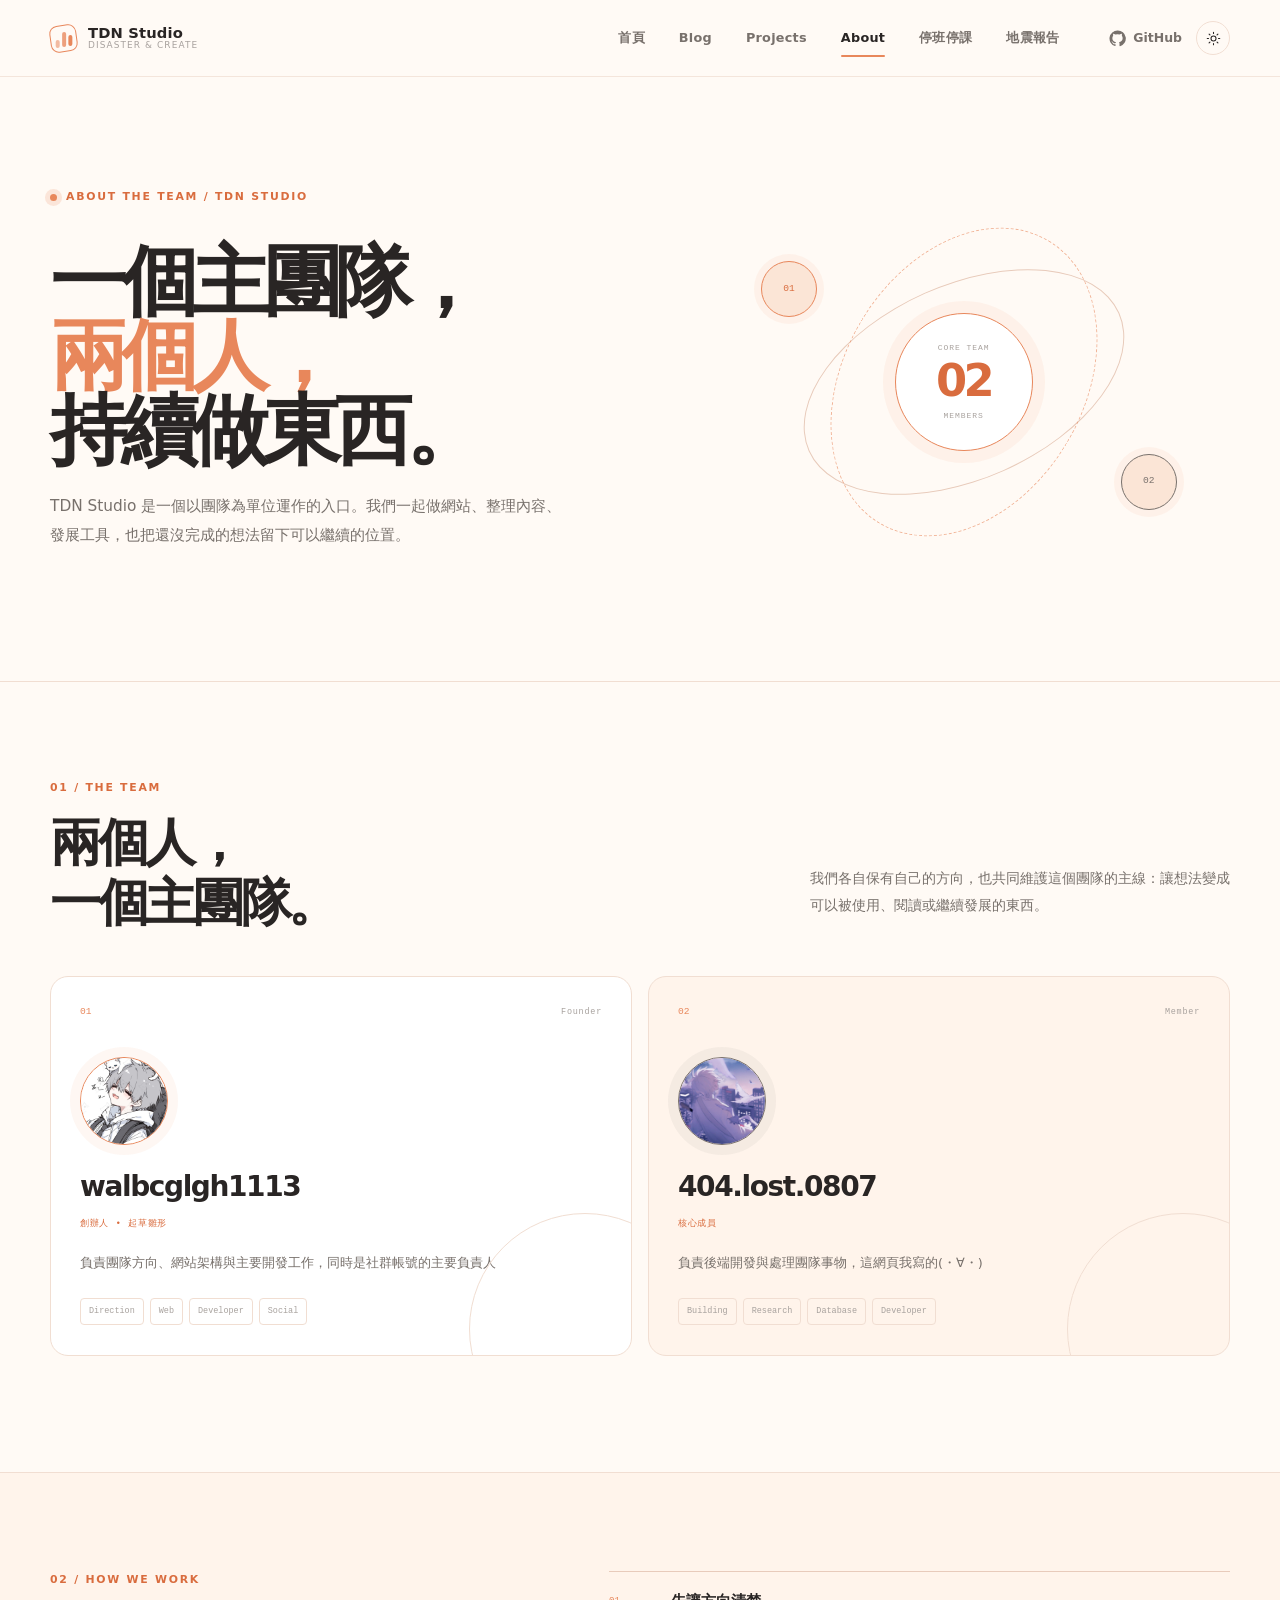
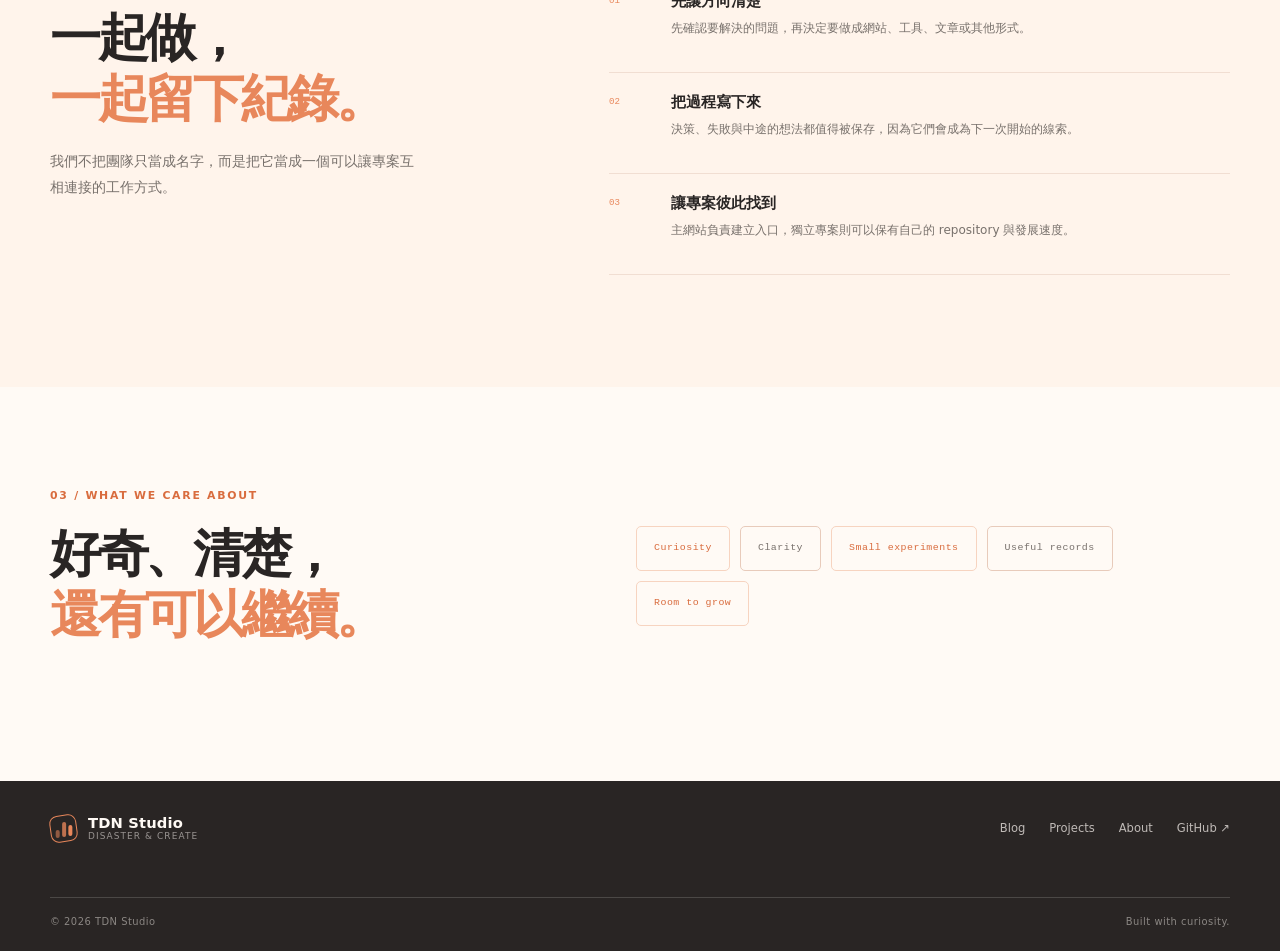
==== commit 760fe441: "新增地震報告頁面" ====
--- a/about/index.html
+++ b/about/index.html
@@ -19,7 +19,7 @@
   </head>
   <body>
     <a class="skip-link" href="#main-content">跳至主要內容</a>
-    <header class="site-header"><div class="container header-inner"><a class="brand" href="../index/" aria-label="回到首頁"><span class="brand-mark" aria-hidden="true"><span></span><span></span><span></span></span><span class="brand-copy"><strong>TDN Studio</strong><small>disaster &amp; create</small></span></a><nav class="desktop-nav" aria-label="主要導覽"><a class="nav-link" href="../index/">首頁</a><a class="nav-link" href="../blog/">Blog</a><a class="nav-link" href="../projects/">Projects</a><a class="nav-link active" href="./">About</a><a class="nav-link" href="../suspension/">停班停課</a></nav><div class="header-actions"><a class="github-link" href="https://github.com/tdnstudiotw" target="_blank" rel="noreferrer" aria-label="開啟 GitHub"><svg viewBox="0 0 24 24" aria-hidden="true"><path d="M12 .7a11.3 11.3 0 0 0-3.58 22.02c.57.1.78-.25.78-.55v-2.1c-3.18.7-3.85-1.35-3.85-1.35-.52-1.32-1.27-1.67-1.27-1.67-1.04-.71.08-.7.08-.7 1.15.08 1.76 1.18 1.76 1.18 1.02 1.75 2.67 1.25 3.32.95.1-.74.4-1.25.72-1.54-2.54-.29-5.2-1.27-5.2-5.66 0-1.25.45-2.27 1.18-3.07-.12-.3-.51-1.46.11-3.03 0 0 .96-.31 3.12 1.17a10.75 10.75 0 0 1 5.68 0c2.16-1.48 3.12-1.17 3.12-1.17.62 1.57.23 2.73.11 3.03.73.8 1.18 1.82 1.18 3.07 0 4.4-2.67 5.37-5.21 5.65.41.36.77 1.07.77 2.16v3.2c0 .3.2.65.79.55A11.3 11.3 0 0 0 12 .7Z" /></svg><span>GitHub</span></a><button class="theme-toggle" type="button" data-theme-toggle aria-label="切換深色模式" aria-pressed="false"><svg class="theme-icon theme-icon-sun" viewBox="0 0 24 24" aria-hidden="true"><circle cx="12" cy="12" r="4" /><path d="M12 2v2M12 20v2M4.93 4.93l1.41 1.41M17.66 17.66l1.41 1.41M2 12h2M20 12h2M4.93 19.07l1.41-1.41M17.66 6.34l1.41-1.41" /></svg><svg class="theme-icon theme-icon-moon" viewBox="0 0 24 24" aria-hidden="true"><path d="M20.4 15.2A8.5 8.5 0 0 1 8.8 3.6 8.5 8.5 0 1 0 20.4 15.2Z" /></svg><span class="sr-only">切換主題</span></button><button class="mobile-menu-toggle" type="button" data-menu-toggle aria-expanded="false" aria-controls="mobile-menu" aria-label="開啟選單"><span></span><span></span><span></span></button></div></div><nav class="mobile-nav" id="mobile-menu" data-mobile-menu aria-label="行動版導覽"><a class="nav-link" href="../index/">首頁</a><a class="nav-link" href="../blog/">Blog</a><a class="nav-link" href="../projects/">Projects</a><a class="nav-link active" href="./">About</a><a class="nav-link" href="../suspension/">停班停課</a></nav></header>
+    <header class="site-header"><div class="container header-inner"><a class="brand" href="../index/" aria-label="回到首頁"><span class="brand-mark" aria-hidden="true"><span></span><span></span><span></span></span><span class="brand-copy"><strong>TDN Studio</strong><small>disaster &amp; create</small></span></a><nav class="desktop-nav" aria-label="主要導覽"><a class="nav-link" href="../index/">首頁</a><a class="nav-link" href="../blog/">Blog</a><a class="nav-link" href="../projects/">Projects</a><a class="nav-link active" href="./">About</a><a class="nav-link" href="../suspension/">停班停課</a><a class="nav-link" href="../earthquake/">地震報告</a></nav><div class="header-actions"><a class="github-link" href="https://github.com/tdnstudiotw" target="_blank" rel="noreferrer" aria-label="開啟 GitHub"><svg viewBox="0 0 24 24" aria-hidden="true"><path d="M12 .7a11.3 11.3 0 0 0-3.58 22.02c.57.1.78-.25.78-.55v-2.1c-3.18.7-3.85-1.35-3.85-1.35-.52-1.32-1.27-1.67-1.27-1.67-1.04-.71.08-.7.08-.7 1.15.08 1.76 1.18 1.76 1.18 1.02 1.75 2.67 1.25 3.32.95.1-.74.4-1.25.72-1.54-2.54-.29-5.2-1.27-5.2-5.66 0-1.25.45-2.27 1.18-3.07-.12-.3-.51-1.46.11-3.03 0 0 .96-.31 3.12 1.17a10.75 10.75 0 0 1 5.68 0c2.16-1.48 3.12-1.17 3.12-1.17.62 1.57.23 2.73.11 3.03.73.8 1.18 1.82 1.18 3.07 0 4.4-2.67 5.37-5.21 5.65.41.36.77 1.07.77 2.16v3.2c0 .3.2.65.79.55A11.3 11.3 0 0 0 12 .7Z" /></svg><span>GitHub</span></a><button class="theme-toggle" type="button" data-theme-toggle aria-label="切換深色模式" aria-pressed="false"><svg class="theme-icon theme-icon-sun" viewBox="0 0 24 24" aria-hidden="true"><circle cx="12" cy="12" r="4" /><path d="M12 2v2M12 20v2M4.93 4.93l1.41 1.41M17.66 17.66l1.41 1.41M2 12h2M20 12h2M4.93 19.07l1.41-1.41M17.66 6.34l1.41-1.41" /></svg><svg class="theme-icon theme-icon-moon" viewBox="0 0 24 24" aria-hidden="true"><path d="M20.4 15.2A8.5 8.5 0 0 1 8.8 3.6 8.5 8.5 0 1 0 20.4 15.2Z" /></svg><span class="sr-only">切換主題</span></button><button class="mobile-menu-toggle" type="button" data-menu-toggle aria-expanded="false" aria-controls="mobile-menu" aria-label="開啟選單"><span></span><span></span><span></span></button></div></div><nav class="mobile-nav" id="mobile-menu" data-mobile-menu aria-label="行動版導覽"><a class="nav-link" href="../index/">首頁</a><a class="nav-link" href="../blog/">Blog</a><a class="nav-link" href="../projects/">Projects</a><a class="nav-link active" href="./">About</a><a class="nav-link" href="../suspension/">停班停課</a><a class="nav-link" href="../earthquake/">地震報告</a></nav></header>
 
     <main id="main-content">
       <section class="about-hero"><div class="container about-hero-grid"><div><p class="eyebrow"><span class="eyebrow-dot"></span>ABOUT THE TEAM / TDN STUDIO</p><h1>一個主團隊，<br /><em>兩個人，</em><br />持續做東西。</h1><p class="hero-description">TDN Studio 是一個以團隊為單位運作的入口。我們一起做網站、整理內容、發展工具，也把還沒完成的想法留下可以繼續的位置。</p></div><div class="team-orbit" aria-hidden="true"><div class="orbit-line orbit-line-one"></div><div class="orbit-line orbit-line-two"></div><div class="orbit-person person-one"><span>01</span></div><div class="orbit-person person-two"><span>02</span></div><div class="orbit-center"><small>CORE TEAM</small><strong>02</strong><small>MEMBERS</small></div></div></div></section>
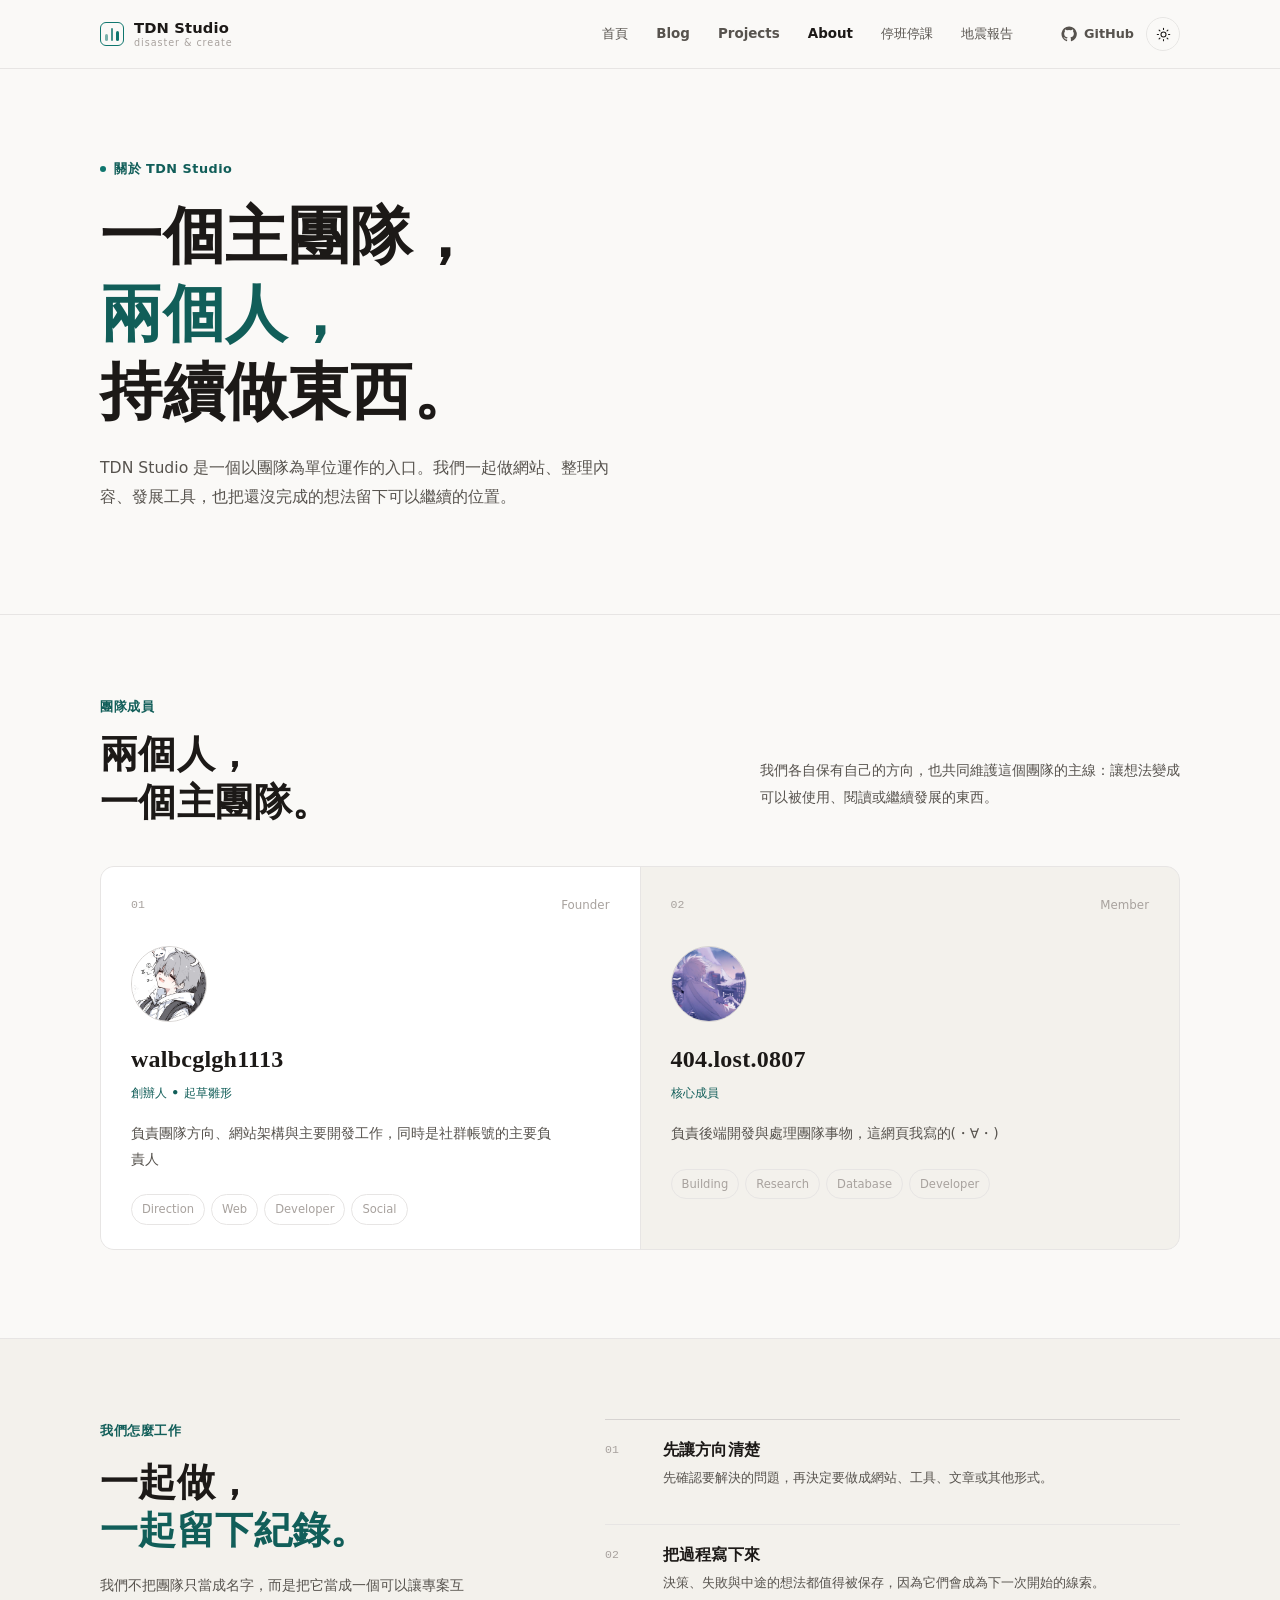
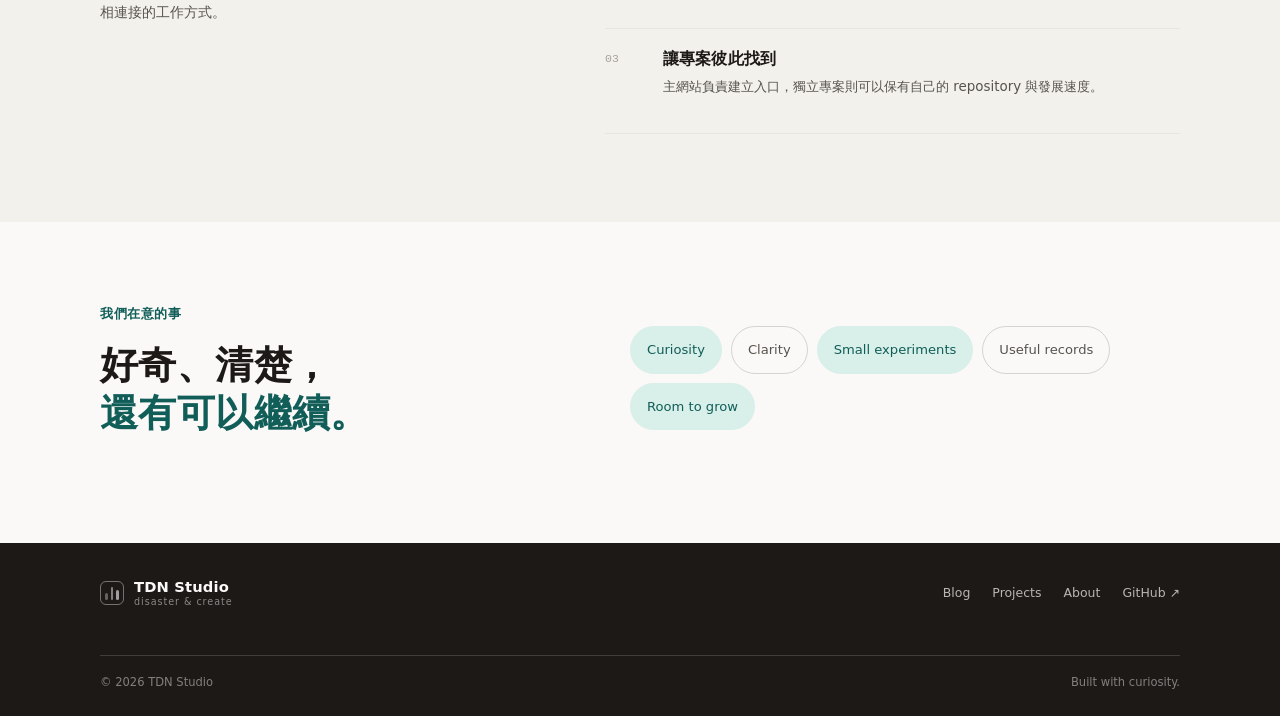
==== commit 7d00a8d9: "更新網站風格" ====
--- a/about/index.html
+++ b/about/index.html
@@ -3,7 +3,7 @@
   <head>
     <meta charset="UTF-8" />
     <meta name="viewport" content="width=device-width, initial-scale=1.0" />
-    <meta name="theme-color" content="#fffaf5" />
+    <meta name="theme-color" content="#faf9f7" />
     <meta name="description" content="TDN Studio 是一個由兩位成員組成的主團隊，持續建造網站、工具與內容。" />
     <meta property="og:title" content="About the Team｜TDN Studio" />
     <meta property="og:description" content="一個主團隊，兩個人，持續做東西。" />
@@ -22,10 +22,10 @@
     <header class="site-header"><div class="container header-inner"><a class="brand" href="../index/" aria-label="回到首頁"><span class="brand-mark" aria-hidden="true"><span></span><span></span><span></span></span><span class="brand-copy"><strong>TDN Studio</strong><small>disaster &amp; create</small></span></a><nav class="desktop-nav" aria-label="主要導覽"><a class="nav-link" href="../index/">首頁</a><a class="nav-link" href="../blog/">Blog</a><a class="nav-link" href="../projects/">Projects</a><a class="nav-link active" href="./">About</a><a class="nav-link" href="../suspension/">停班停課</a><a class="nav-link" href="../earthquake/">地震報告</a></nav><div class="header-actions"><a class="github-link" href="https://github.com/tdnstudiotw" target="_blank" rel="noreferrer" aria-label="開啟 GitHub"><svg viewBox="0 0 24 24" aria-hidden="true"><path d="M12 .7a11.3 11.3 0 0 0-3.58 22.02c.57.1.78-.25.78-.55v-2.1c-3.18.7-3.85-1.35-3.85-1.35-.52-1.32-1.27-1.67-1.27-1.67-1.04-.71.08-.7.08-.7 1.15.08 1.76 1.18 1.76 1.18 1.02 1.75 2.67 1.25 3.32.95.1-.74.4-1.25.72-1.54-2.54-.29-5.2-1.27-5.2-5.66 0-1.25.45-2.27 1.18-3.07-.12-.3-.51-1.46.11-3.03 0 0 .96-.31 3.12 1.17a10.75 10.75 0 0 1 5.68 0c2.16-1.48 3.12-1.17 3.12-1.17.62 1.57.23 2.73.11 3.03.73.8 1.18 1.82 1.18 3.07 0 4.4-2.67 5.37-5.21 5.65.41.36.77 1.07.77 2.16v3.2c0 .3.2.65.79.55A11.3 11.3 0 0 0 12 .7Z" /></svg><span>GitHub</span></a><button class="theme-toggle" type="button" data-theme-toggle aria-label="切換深色模式" aria-pressed="false"><svg class="theme-icon theme-icon-sun" viewBox="0 0 24 24" aria-hidden="true"><circle cx="12" cy="12" r="4" /><path d="M12 2v2M12 20v2M4.93 4.93l1.41 1.41M17.66 17.66l1.41 1.41M2 12h2M20 12h2M4.93 19.07l1.41-1.41M17.66 6.34l1.41-1.41" /></svg><svg class="theme-icon theme-icon-moon" viewBox="0 0 24 24" aria-hidden="true"><path d="M20.4 15.2A8.5 8.5 0 0 1 8.8 3.6 8.5 8.5 0 1 0 20.4 15.2Z" /></svg><span class="sr-only">切換主題</span></button><button class="mobile-menu-toggle" type="button" data-menu-toggle aria-expanded="false" aria-controls="mobile-menu" aria-label="開啟選單"><span></span><span></span><span></span></button></div></div><nav class="mobile-nav" id="mobile-menu" data-mobile-menu aria-label="行動版導覽"><a class="nav-link" href="../index/">首頁</a><a class="nav-link" href="../blog/">Blog</a><a class="nav-link" href="../projects/">Projects</a><a class="nav-link active" href="./">About</a><a class="nav-link" href="../suspension/">停班停課</a><a class="nav-link" href="../earthquake/">地震報告</a></nav></header>
 
     <main id="main-content">
-      <section class="about-hero"><div class="container about-hero-grid"><div><p class="eyebrow"><span class="eyebrow-dot"></span>ABOUT THE TEAM / TDN STUDIO</p><h1>一個主團隊，<br /><em>兩個人，</em><br />持續做東西。</h1><p class="hero-description">TDN Studio 是一個以團隊為單位運作的入口。我們一起做網站、整理內容、發展工具，也把還沒完成的想法留下可以繼續的位置。</p></div><div class="team-orbit" aria-hidden="true"><div class="orbit-line orbit-line-one"></div><div class="orbit-line orbit-line-two"></div><div class="orbit-person person-one"><span>01</span></div><div class="orbit-person person-two"><span>02</span></div><div class="orbit-center"><small>CORE TEAM</small><strong>02</strong><small>MEMBERS</small></div></div></div></section>
-      <section class="team-section"><div class="container"><div class="section-heading"><div><p class="section-kicker">01 / THE TEAM</p><h2>兩個人，<br />一個主團隊。</h2></div><p class="section-intro">我們各自保有自己的方向，也共同維護這個團隊的主線：讓想法變成可以被使用、閱讀或繼續發展的東西。</p></div><div class="member-grid" data-member-list></div></div></section>
-      <section class="working-section"><div class="container working-grid"><div><p class="section-kicker">02 / HOW WE WORK</p><h2>一起做，<br /><em>一起留下紀錄。</em></h2><p class="working-intro">我們不把團隊只當成名字，而是把它當成一個可以讓專案互相連接的工作方式。</p></div><div class="working-list"><article><span>01</span><div><h3>先讓方向清楚</h3><p>先確認要解決的問題，再決定要做成網站、工具、文章或其他形式。</p></div></article><article><span>02</span><div><h3>把過程寫下來</h3><p>決策、失敗與中途的想法都值得被保存，因為它們會成為下一次開始的線索。</p></div></article><article><span>03</span><div><h3>讓專案彼此找到</h3><p>主網站負責建立入口，獨立專案則可以保有自己的 repository 與發展速度。</p></div></article></div></div></section>
-      <section class="team-values"><div class="container values-layout"><div><p class="section-kicker">03 / WHAT WE CARE ABOUT</p><h2>好奇、清楚，<br /><em>還有可以繼續。</em></h2></div><div class="value-tags"><span>Curiosity</span><span>Clarity</span><span>Small experiments</span><span>Useful records</span><span>Room to grow</span></div></div></section>
+      <section class="about-hero"><div class="container about-hero-grid"><div><p class="eyebrow"><span class="eyebrow-dot"></span>關於 TDN Studio</p><h1>一個主團隊，<br /><em>兩個人，</em><br />持續做東西。</h1><p class="hero-description">TDN Studio 是一個以團隊為單位運作的入口。我們一起做網站、整理內容、發展工具，也把還沒完成的想法留下可以繼續的位置。</p></div></div></section>
+      <section class="team-section"><div class="container"><div class="section-heading"><div><p class="section-kicker">團隊成員</p><h2>兩個人，<br />一個主團隊。</h2></div><p class="section-intro">我們各自保有自己的方向，也共同維護這個團隊的主線：讓想法變成可以被使用、閱讀或繼續發展的東西。</p></div><div class="member-grid" data-member-list></div></div></section>
+      <section class="working-section"><div class="container working-grid"><div><p class="section-kicker">我們怎麼工作</p><h2>一起做，<br /><em>一起留下紀錄。</em></h2><p class="working-intro">我們不把團隊只當成名字，而是把它當成一個可以讓專案互相連接的工作方式。</p></div><div class="working-list"><article><span>01</span><div><h3>先讓方向清楚</h3><p>先確認要解決的問題，再決定要做成網站、工具、文章或其他形式。</p></div></article><article><span>02</span><div><h3>把過程寫下來</h3><p>決策、失敗與中途的想法都值得被保存，因為它們會成為下一次開始的線索。</p></div></article><article><span>03</span><div><h3>讓專案彼此找到</h3><p>主網站負責建立入口，獨立專案則可以保有自己的 repository 與發展速度。</p></div></article></div></div></section>
+      <section class="team-values"><div class="container values-layout"><div><p class="section-kicker">我們在意的事</p><h2>好奇、清楚，<br /><em>還有可以繼續。</em></h2></div><div class="value-tags"><span>Curiosity</span><span>Clarity</span><span>Small experiments</span><span>Useful records</span><span>Room to grow</span></div></div></section>
     </main>
     <footer class="site-footer"><div class="container footer-top"><a class="brand footer-brand" href="../index/"><span class="brand-mark" aria-hidden="true"><span></span><span></span><span></span></span><span class="brand-copy"><strong>TDN Studio</strong><small>disaster &amp; create</small></span></a><div class="footer-links"><a href="../blog/">Blog</a><a href="../projects/">Projects</a><a href="./">About</a><a href="https://github.com/tdnstudiotw" target="_blank" rel="noreferrer">GitHub ↗</a></div></div><div class="container footer-bottom"><span>© <span data-year>2026</span> TDN Studio</span><span>Built with curiosity.</span></div></footer>
     <script src="./team.js"></script><script src="./script.js"></script>
--- a/about/styles.css
+++ b/about/styles.css
@@ -1,72 +1,60 @@
 @import url("../index/styles.css");
 
-.about-hero { overflow: hidden; padding: 105px 0 99px; border-bottom: 1px solid var(--line); }
-.about-hero-grid { display: grid; grid-template-columns: minmax(0, 1.04fr) minmax(310px, .96fr); align-items: center; gap: 70px; }
-.about-hero h1 { margin: 20px 0 24px; font-size: clamp(3rem, 6vw, 5.7rem); line-height: .97; }
-.about-hero h1 em { color: var(--accent); font-style: normal; }
-.about-hero .hero-description { max-width: 520px; color: var(--text-soft); font-size: .96rem; line-height: 1.9; }
-.team-orbit { position: relative; min-height: 365px; }
-.orbit-line { position: absolute; top: 50%; left: 50%; border: 1px solid var(--line-strong); border-radius: 50%; transform: translate(-50%, -50%) rotate(-24deg); }
-.orbit-line-one { width: 340px; height: 195px; }
-.orbit-line-two { width: 240px; height: 330px; border-style: dashed; border-color: var(--accent); opacity: .6; transform: translate(-50%, -50%) rotate(31deg); }
-.orbit-center { position: absolute; top: 50%; left: 50%; display: grid; width: 138px; height: 138px; place-content: center; border: 1px solid var(--accent); border-radius: 50%; background: var(--surface); box-shadow: 0 0 0 12px color-mix(in srgb, var(--accent) 8%, transparent); text-align: center; transform: translate(-50%, -50%); }
-.orbit-center small { color: var(--text-faint); font-family: ui-monospace, monospace; font-size: .5rem; letter-spacing: .12em; }
-.orbit-center strong { margin: 5px 0; color: var(--accent-strong); font-size: 2.8rem; letter-spacing: -.08em; line-height: 1; }
-.orbit-person { position: absolute; display: grid; width: 56px; height: 56px; place-items: center; border: 1px solid var(--accent); border-radius: 50%; background: var(--surface-tint); color: var(--accent-strong); font-family: ui-monospace, monospace; font-size: .6rem; box-shadow: 0 0 0 7px color-mix(in srgb, var(--accent) 8%, transparent); }
-.person-one { top: 17%; left: 12%; }
-.person-two { right: 10%; bottom: 15%; border-color: var(--text-soft); color: var(--text-soft); }
-.team-section { padding: 97px 0 116px; }
-.team-section .section-heading { align-items: end; margin-bottom: 43px; }
-.team-section h2 { margin-top: 15px; font-size: clamp(2.3rem, 4vw, 3.7rem); }
-.section-intro { max-width: 420px; color: var(--text-soft); font-size: .88rem; line-height: 1.9; }
-.member-grid { display: grid; grid-template-columns: repeat(2, minmax(0, 1fr)); gap: 16px; }
-.member-card { position: relative; min-height: 380px; padding: 27px 29px 23px; overflow: hidden; border: 1px solid var(--line); border-radius: var(--radius-md); background: var(--surface); }
-.member-card::after { position: absolute; right: -70px; bottom: -90px; width: 230px; height: 230px; border: 1px solid var(--line); border-radius: 50%; content: ''; }
-.member-card:hover { border-color: var(--accent); background: var(--surface-tint); }
+/* ----- Hero ----- */
+.about-hero { padding: 84px 0 72px; border-bottom: 1px solid var(--line); }
+.about-hero-grid { display: grid; }
+.about-hero h1 { margin: 0 0 22px; }
+.about-hero .hero-description { max-width: 520px; color: var(--text-soft); font-size: .98rem; line-height: 1.9; }
+
+/* ----- 團隊 ----- */
+.team-section { padding: 80px 0 88px; }
+.team-section .section-heading { align-items: end; margin-bottom: 40px; }
+.team-section h2 { margin-top: 12px; }
+.section-intro { max-width: 420px; color: var(--text-soft); font-size: .9rem; line-height: 1.9; }
+.member-grid { display: grid; grid-template-columns: repeat(2, minmax(0, 1fr)); gap: 1px; border: 1px solid var(--line); border-radius: var(--radius-md); background: var(--line); overflow: hidden; }
+.member-card { position: relative; min-height: 320px; padding: 28px 30px 24px; background: var(--surface); transition: background 160ms ease; }
+.member-card:hover { background: var(--surface-soft); }
 .member-card.member-two { background: var(--surface-soft); }
+.member-card.member-two:hover { background: var(--surface-tint); }
 .member-card-head { display: flex; align-items: center; justify-content: space-between; }
-.member-number { color: var(--accent); font-family: ui-monospace, monospace; font-size: .6rem; }
-.member-state { color: var(--text-faint); font-family: ui-monospace, monospace; font-size: .53rem; letter-spacing: .09em; }
-.member-avatar { display: grid; width: 88px; height: 88px; margin: 37px 0 25px; place-items: center; border: 1px solid var(--accent); border-radius: 50%; background: var(--surface-tint); color: var(--accent-strong); font-family: ui-monospace, monospace; font-size: .62rem; box-shadow: 0 0 0 10px color-mix(in srgb, var(--accent) 7%, transparent); }
-.member-two .member-avatar { border-color: var(--text-soft); color: var(--text-soft); box-shadow: 0 0 0 10px color-mix(in srgb, var(--text-soft) 7%, transparent); }
-.member-avatar img { width: 100%; height: 100%; object-fit: cover; border-radius: 50%; }
-.member-card h3 { margin-bottom: 4px; font-size: 1.75rem; letter-spacing: -.05em; }
-.member-role { color: var(--accent-strong); font-family: ui-monospace, monospace; font-size: .58rem; letter-spacing: .08em; text-transform: uppercase; }
-.member-bio { max-width: 430px; margin-top: 17px; color: var(--text-soft); font-size: .8rem; line-height: 1.8; }
-.member-skills { display: flex; flex-wrap: wrap; gap: 6px; margin-top: 24px; }
-.member-skill { padding: 5px 8px; border: 1px solid var(--line); border-radius: 4px; color: var(--text-faint); font-family: ui-monospace, monospace; font-size: .53rem; }
-.working-section { padding: 98px 0 112px; border-top: 1px solid var(--line); background: var(--surface-soft); }
-.working-grid { display: grid; grid-template-columns: .85fr 1.15fr; gap: 100px; }
-.working-grid h2, .values-layout h2 { margin: 16px 0 21px; font-size: clamp(2.15rem, 4vw, 3.5rem); }
-.working-grid h2 em, .values-layout h2 em { color: var(--accent); font-style: normal; }
-.working-intro { max-width: 370px; color: var(--text-soft); font-size: .86rem; line-height: 1.85; }
+.member-number { color: var(--text-faint); font-family: var(--font-mono); font-size: .72rem; }
+.member-state { color: var(--text-faint); font-size: .74rem; }
+.member-avatar { display: grid; width: 76px; height: 76px; margin: 30px 0 22px; place-items: center; border: 1px solid var(--line-strong); border-radius: 50%; background: var(--surface-soft); color: var(--text-faint); font-family: var(--font-mono); font-size: .72rem; overflow: hidden; }
+.member-avatar img { width: 100%; height: 100%; object-fit: cover; }
+.member-card h3 { margin-bottom: 4px; font-size: 1.5rem; }
+.member-role { color: var(--accent-strong); font-size: .78rem; font-weight: 550; }
+.member-bio { max-width: 430px; margin-top: 14px; color: var(--text-soft); font-size: .86rem; line-height: 1.85; }
+.member-skills { display: flex; flex-wrap: wrap; gap: 6px; margin-top: 22px; }
+.member-skill { padding: 4px 10px; border: 1px solid var(--line); border-radius: 999px; color: var(--text-faint); font-size: .72rem; }
+
+/* ----- 工作方式 ----- */
+.working-section { padding: 80px 0 88px; border-top: 1px solid var(--line); background: var(--surface-soft); }
+.working-grid { display: grid; grid-template-columns: .85fr 1.15fr; gap: 80px; }
+.working-grid h2, .values-layout h2 { margin: 14px 0 18px; }
+.working-intro { max-width: 370px; color: var(--text-soft); font-size: .9rem; line-height: 1.85; }
 .working-list { border-top: 1px solid var(--line-strong); }
-.working-list article { display: grid; grid-template-columns: 47px 1fr; gap: 15px; padding: 21px 0; border-bottom: 1px solid var(--line); }
-.working-list article > span { color: var(--accent); font-family: ui-monospace, monospace; font-size: .57rem; }
-.working-list h3 { margin-bottom: 7px; font-size: .95rem; }
-.working-list p { max-width: 500px; color: var(--text-soft); font-size: .75rem; line-height: 1.75; }
-.team-values { padding: 100px 0 116px; }
-.values-layout { display: grid; grid-template-columns: .9fr 1.1fr; gap: 100px; align-items: center; }
-.value-tags { display: flex; flex-wrap: wrap; gap: 10px; }
-.value-tags span { padding: 13px 17px; border: 1px solid var(--line-strong); border-radius: 5px; color: var(--text-soft); font-family: ui-monospace, monospace; font-size: .62rem; letter-spacing: .05em; }
-.value-tags span:nth-child(odd) { border-color: var(--accent-soft); color: var(--accent-strong); }
+.working-list article { display: grid; grid-template-columns: 44px 1fr; gap: 14px; padding: 20px 0; border-bottom: 1px solid var(--line); }
+.working-list article > span { color: var(--text-faint); font-family: var(--font-mono); font-size: .72rem; }
+.working-list h3 { margin-bottom: 6px; font-size: 1rem; }
+.working-list p { max-width: 500px; color: var(--text-soft); font-size: .84rem; line-height: 1.8; }
 
+/* ----- 價值 ----- */
+.team-values { padding: 80px 0 88px; }
+.values-layout { display: grid; grid-template-columns: .9fr 1.1fr; gap: 80px; align-items: center; }
+.value-tags { display: flex; flex-wrap: wrap; gap: 9px; }
+.value-tags span { padding: 11px 16px; border: 1px solid var(--line-strong); border-radius: 999px; color: var(--text-soft); font-size: .82rem; }
+.value-tags span:nth-child(odd) { border-color: var(--accent-soft); color: var(--accent-strong); background: var(--accent-soft); }
+
+/* ----- 響應式 ----- */
 @media (max-width: 800px) {
-  .about-hero { padding: 72px 0 63px; }
-  .about-hero-grid { grid-template-columns: 1fr; gap: 24px; }
-  .team-orbit { min-height: 270px; }
-  .orbit-line-one { width: 260px; height: 150px; }
-  .orbit-line-two { width: 190px; height: 260px; }
-  .orbit-center { width: 110px; height: 110px; }
-  .orbit-center strong { font-size: 2.2rem; }
-  .team-section { padding: 70px 0 80px; }
-  .team-section .section-heading { align-items: start; flex-direction: column; gap: 23px; }
+  .about-hero { padding: 56px 0 48px; }
+  .team-section { padding: 56px 0 64px; }
+  .team-section .section-heading { align-items: start; flex-direction: column; gap: 20px; }
   .member-grid { grid-template-columns: 1fr; }
-  .working-grid, .values-layout { grid-template-columns: 1fr; gap: 45px; }
-  .working-section, .team-values { padding: 74px 0 83px; }
+  .working-grid, .values-layout { grid-template-columns: 1fr; gap: 40px; }
+  .working-section, .team-values { padding: 56px 0 64px; }
 }
 @media (max-width: 580px) {
-  .about-hero h1 { font-size: 3.1rem; }
-  .member-card { min-height: 345px; padding: 22px 21px 19px; }
-  .member-avatar { margin-top: 31px; }
+  .member-card { min-height: 0; padding: 22px 20px 18px; }
+  .member-avatar { margin-top: 24px; }
 }
